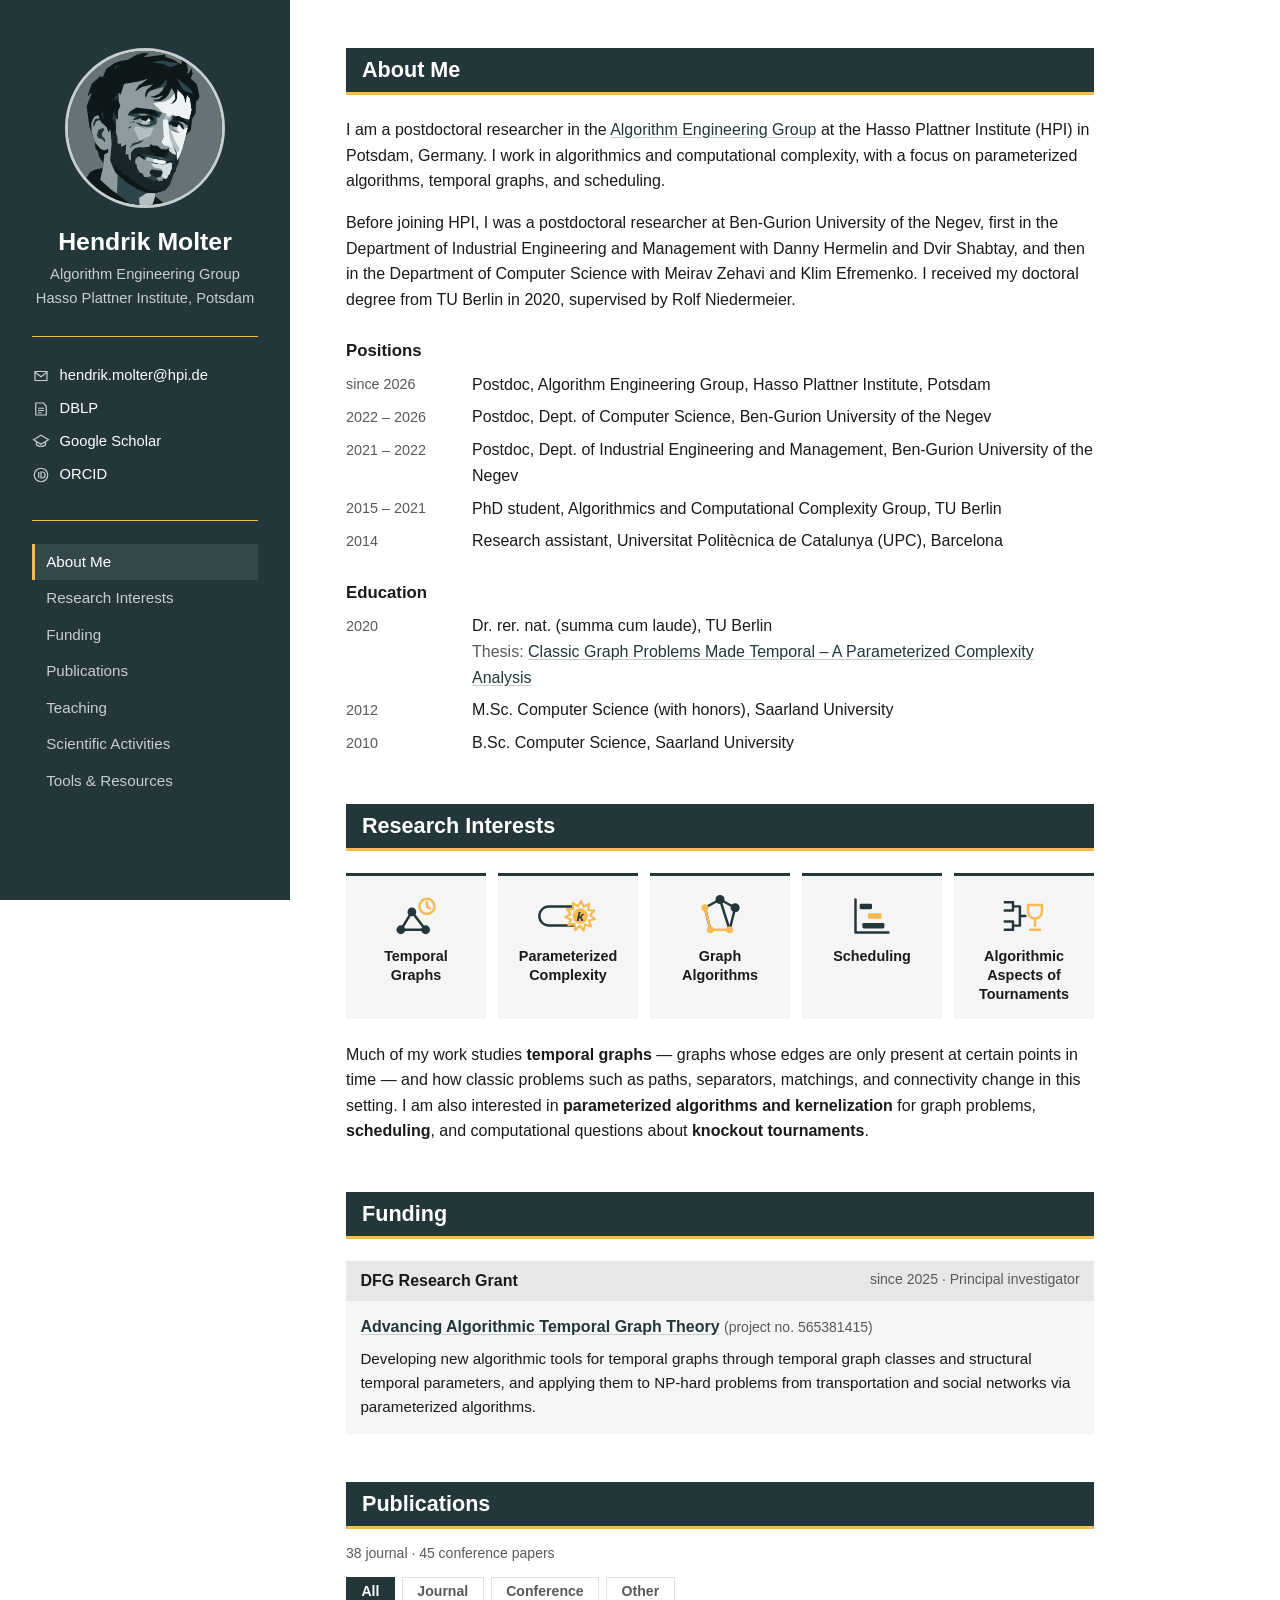
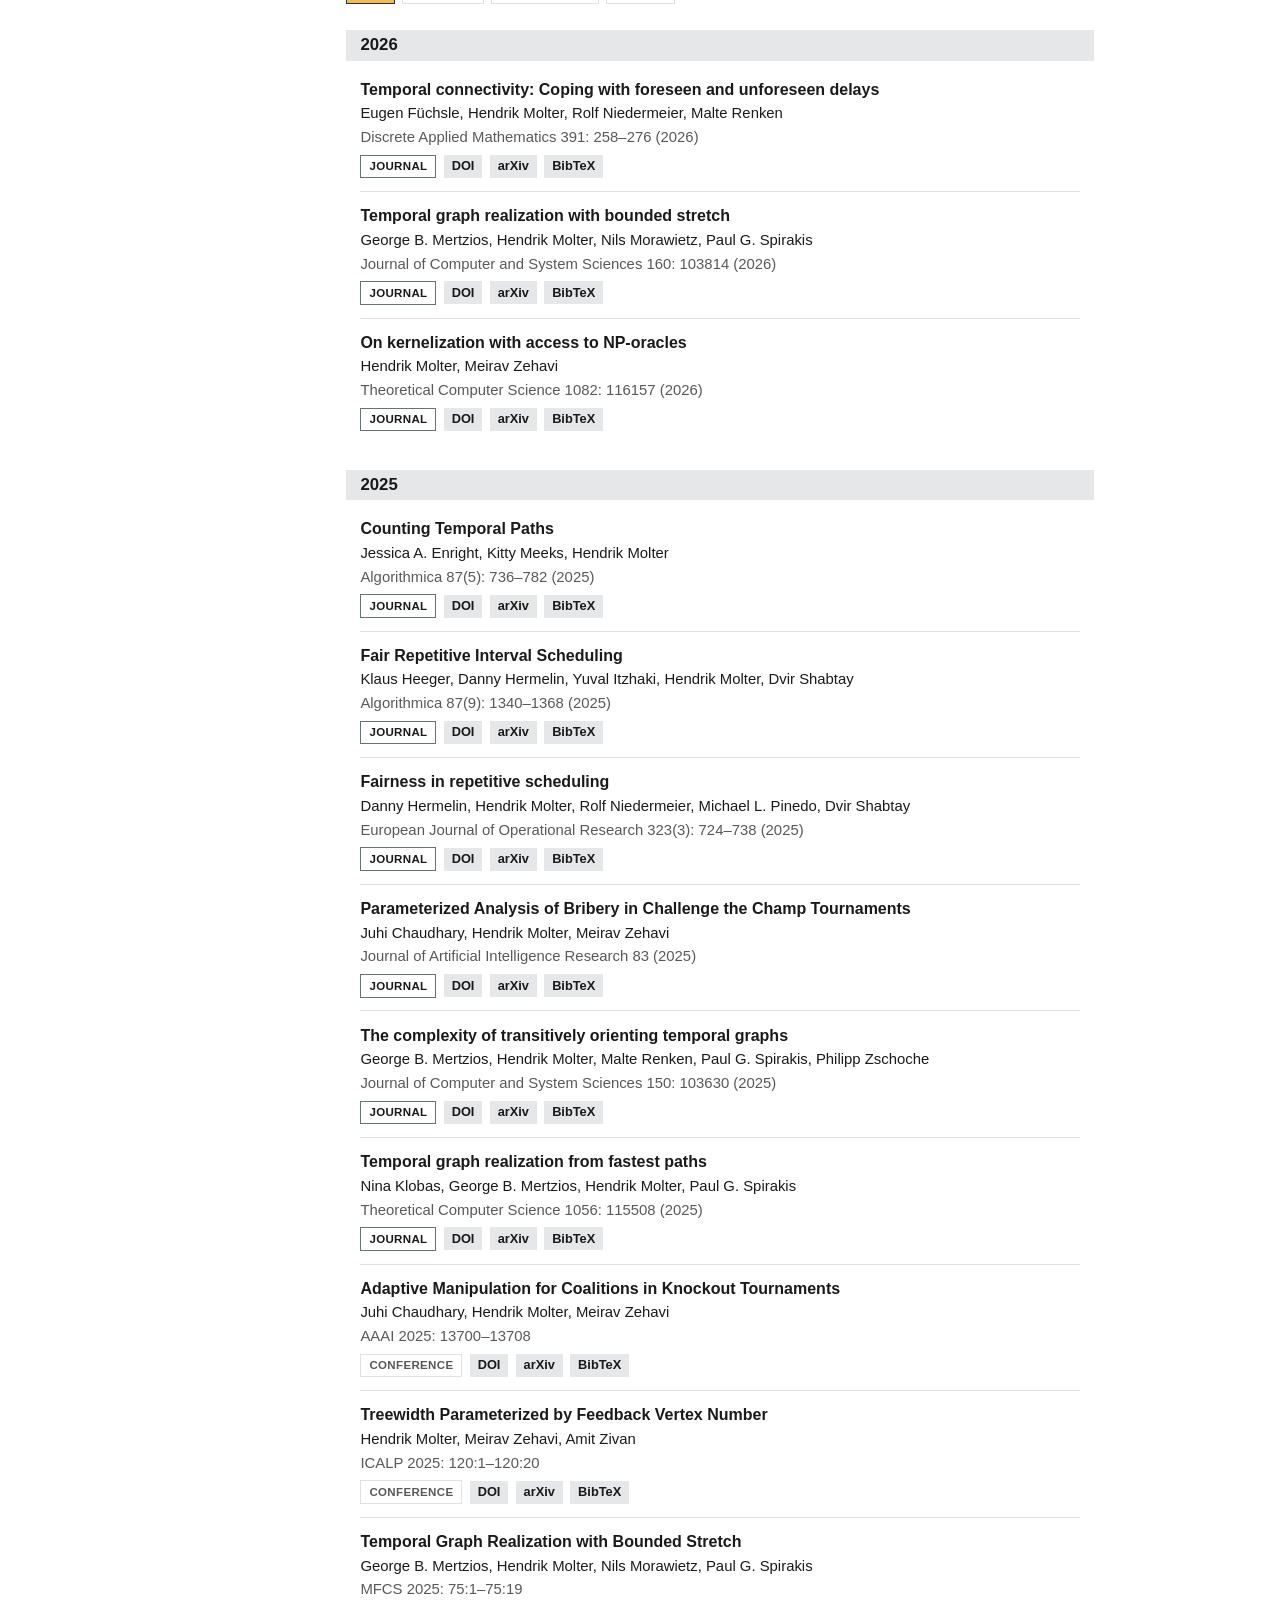
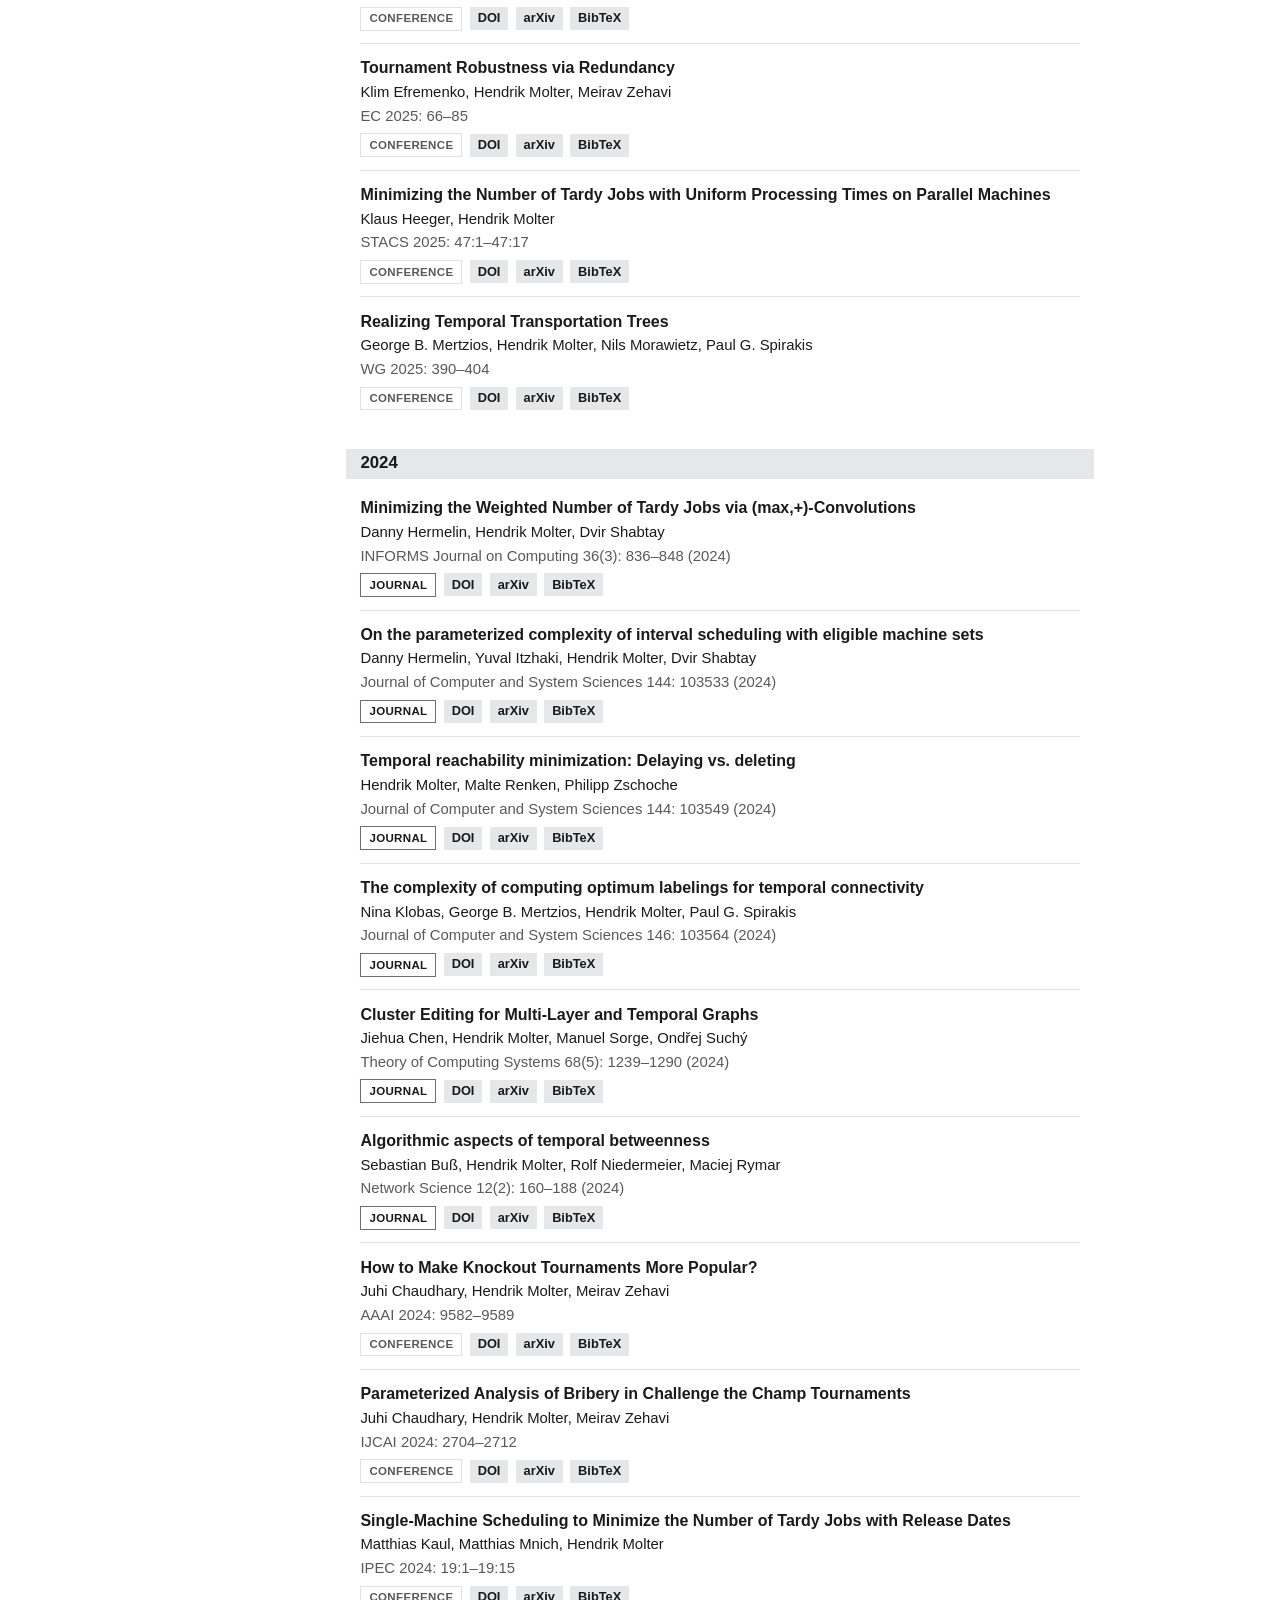
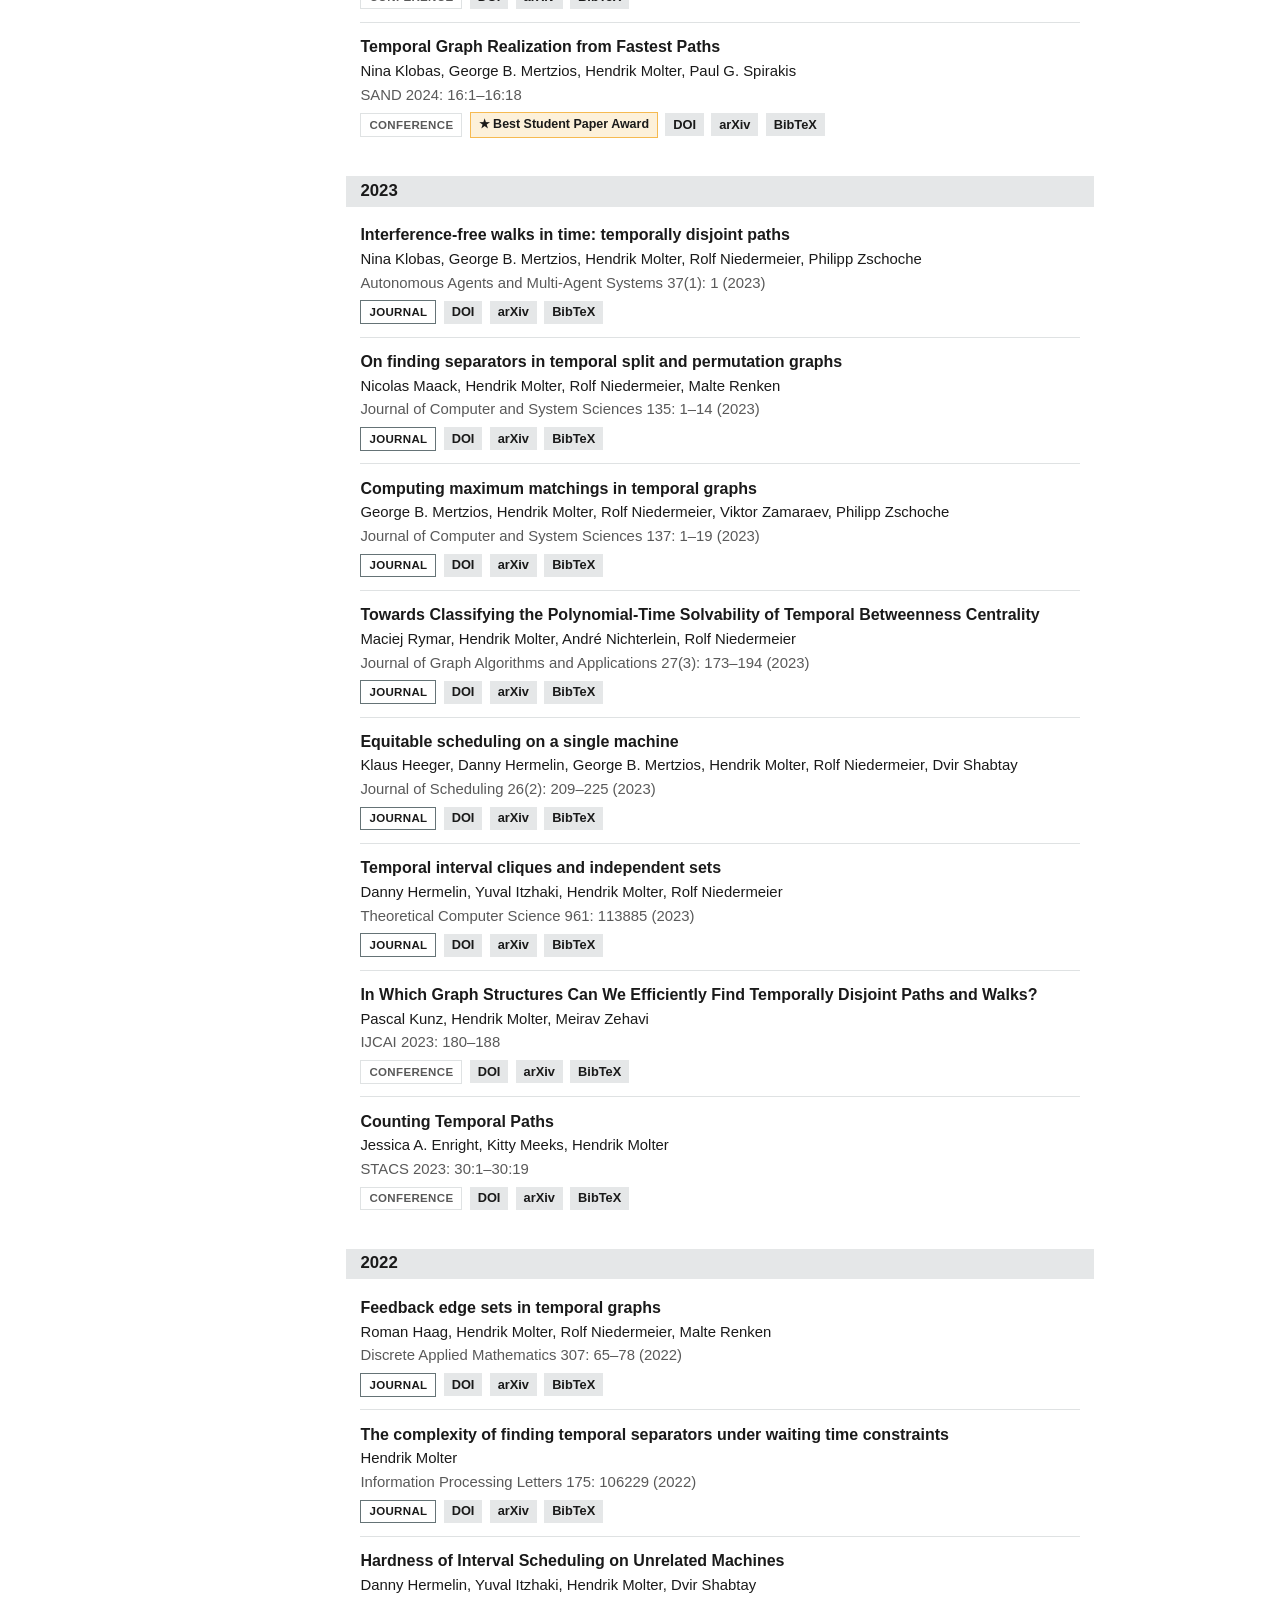
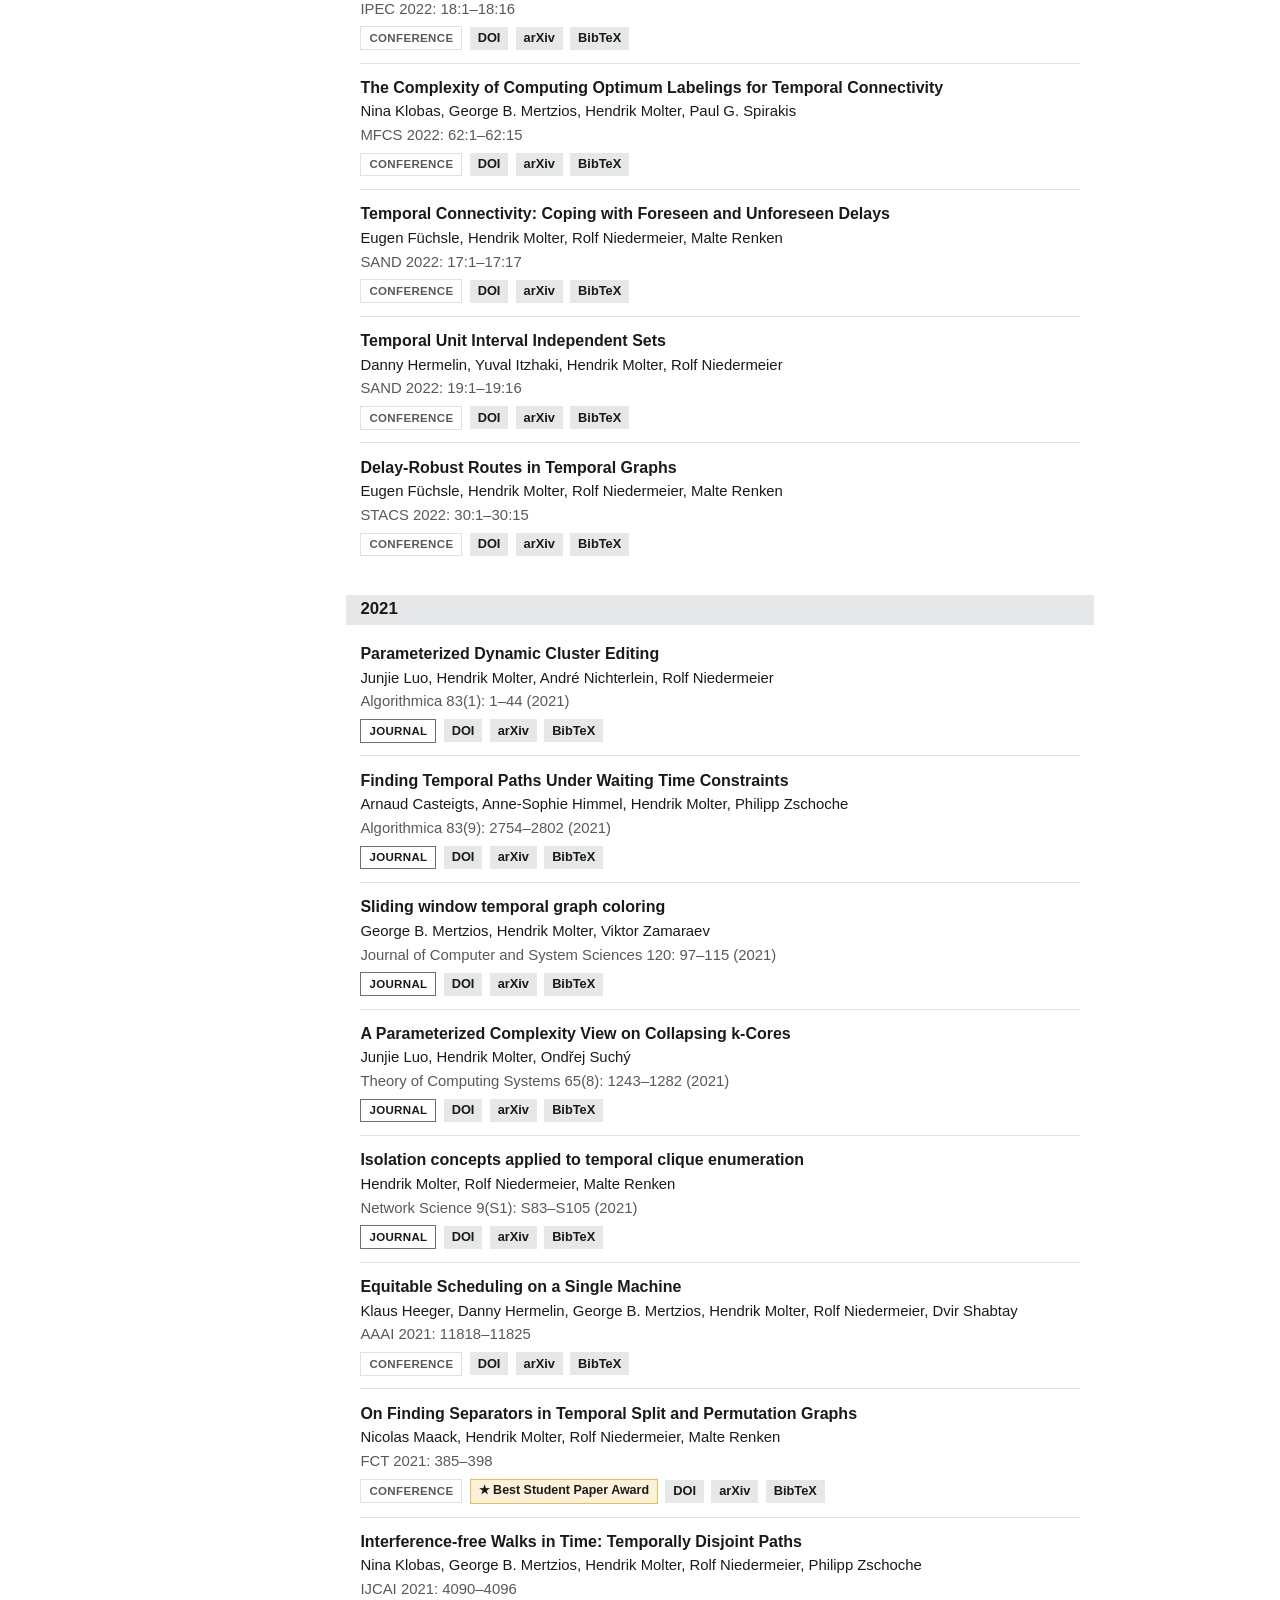
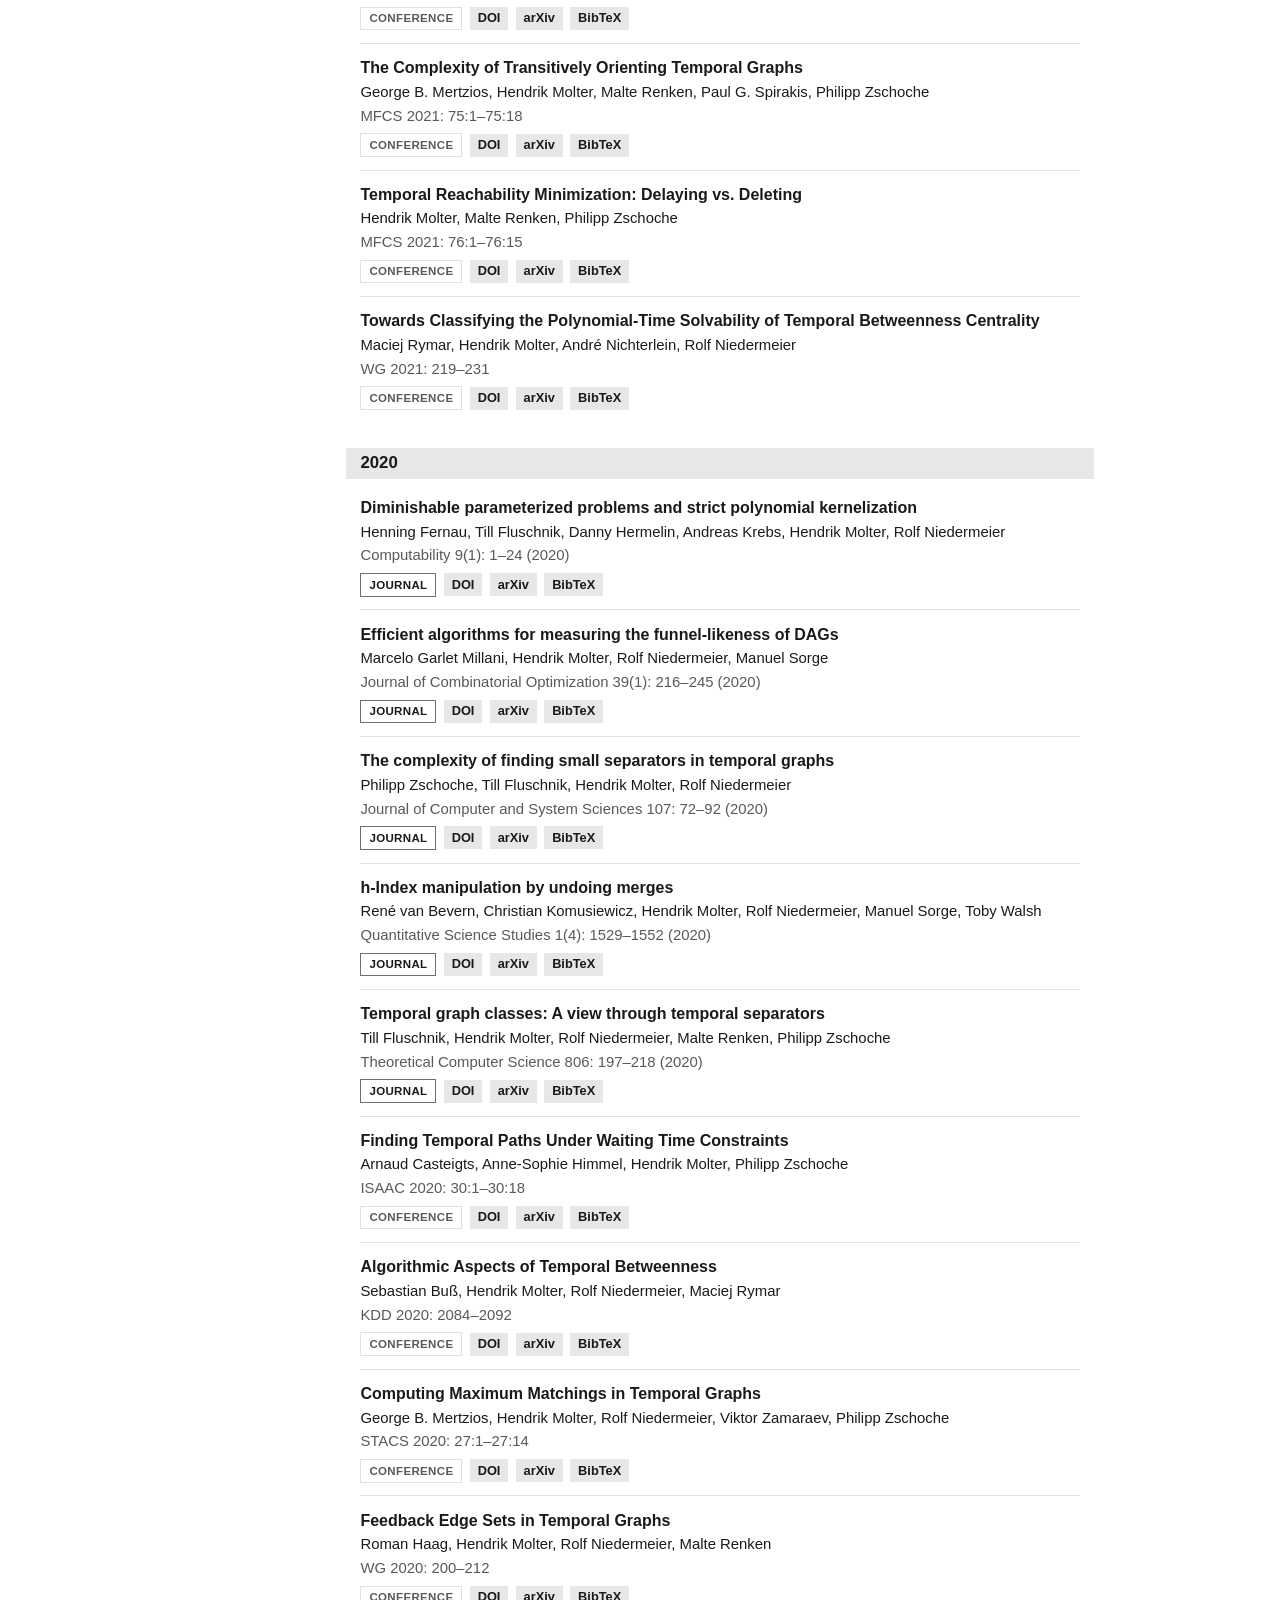
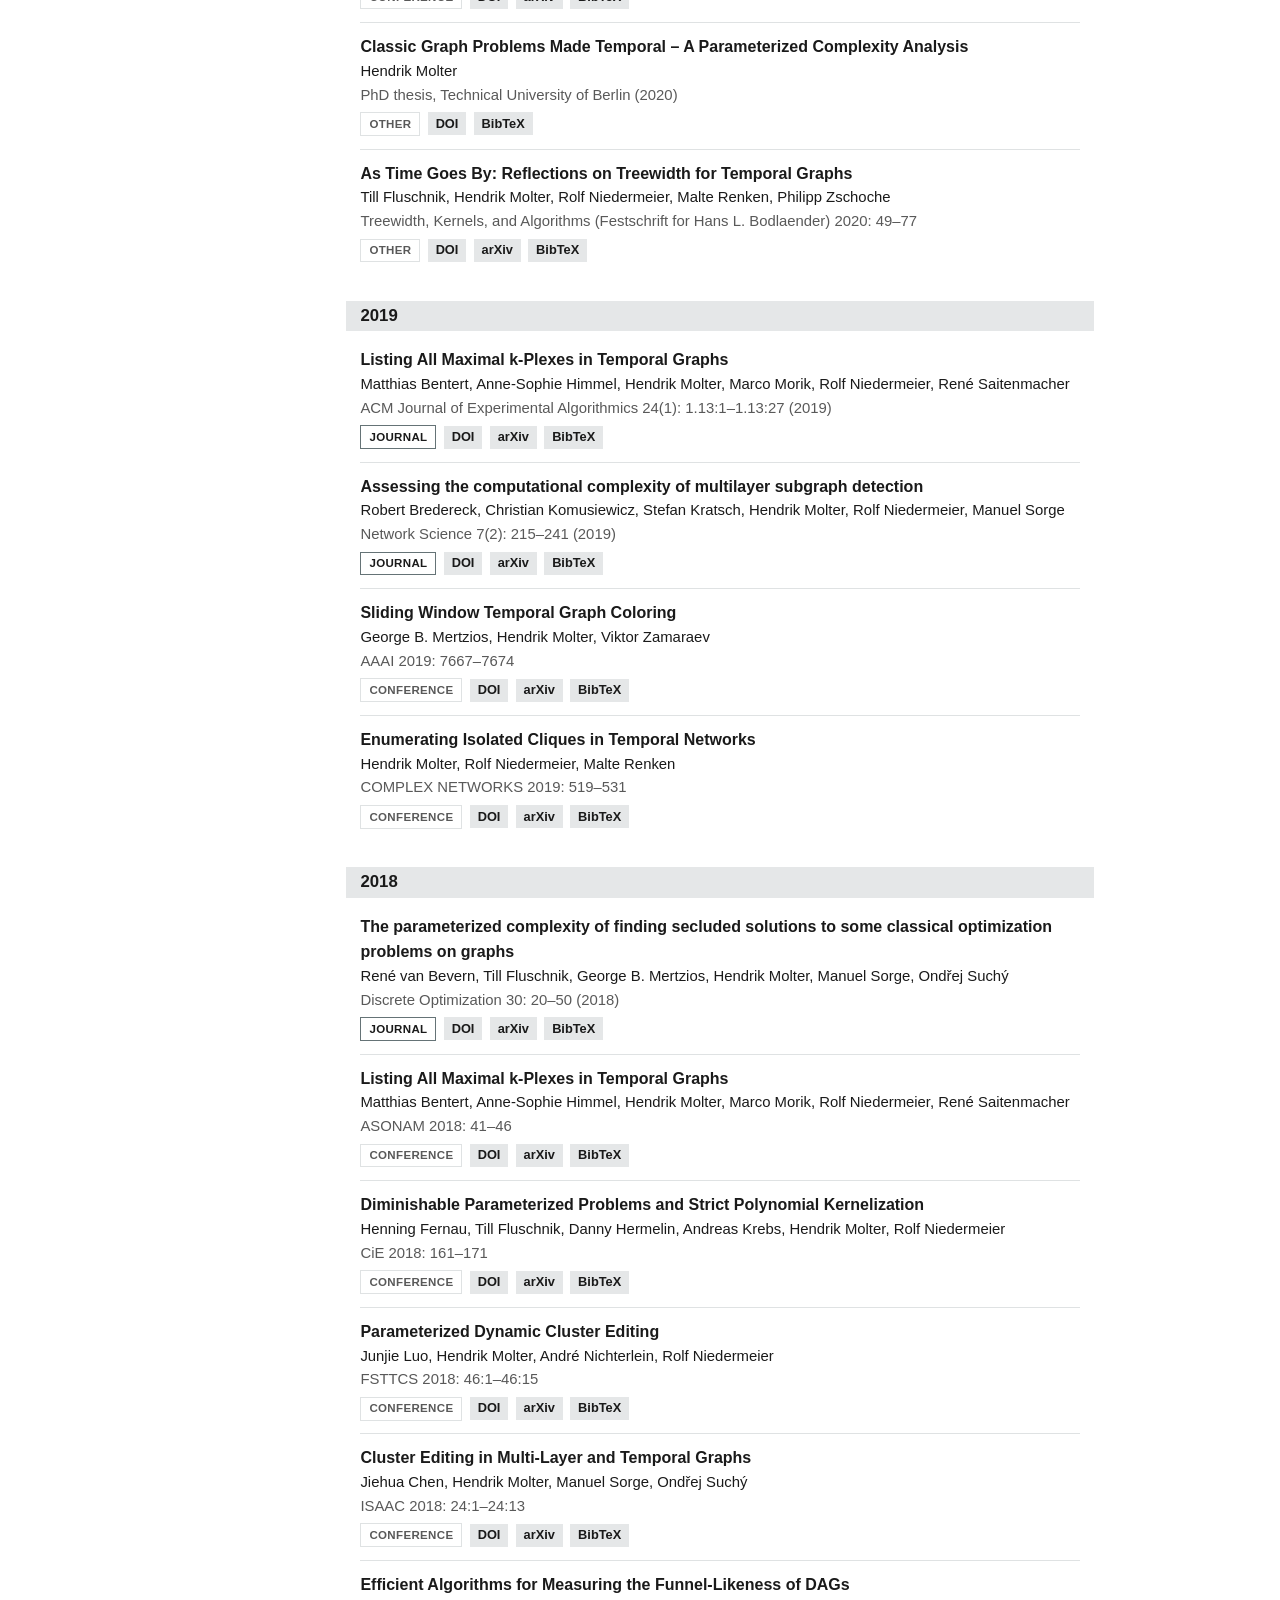
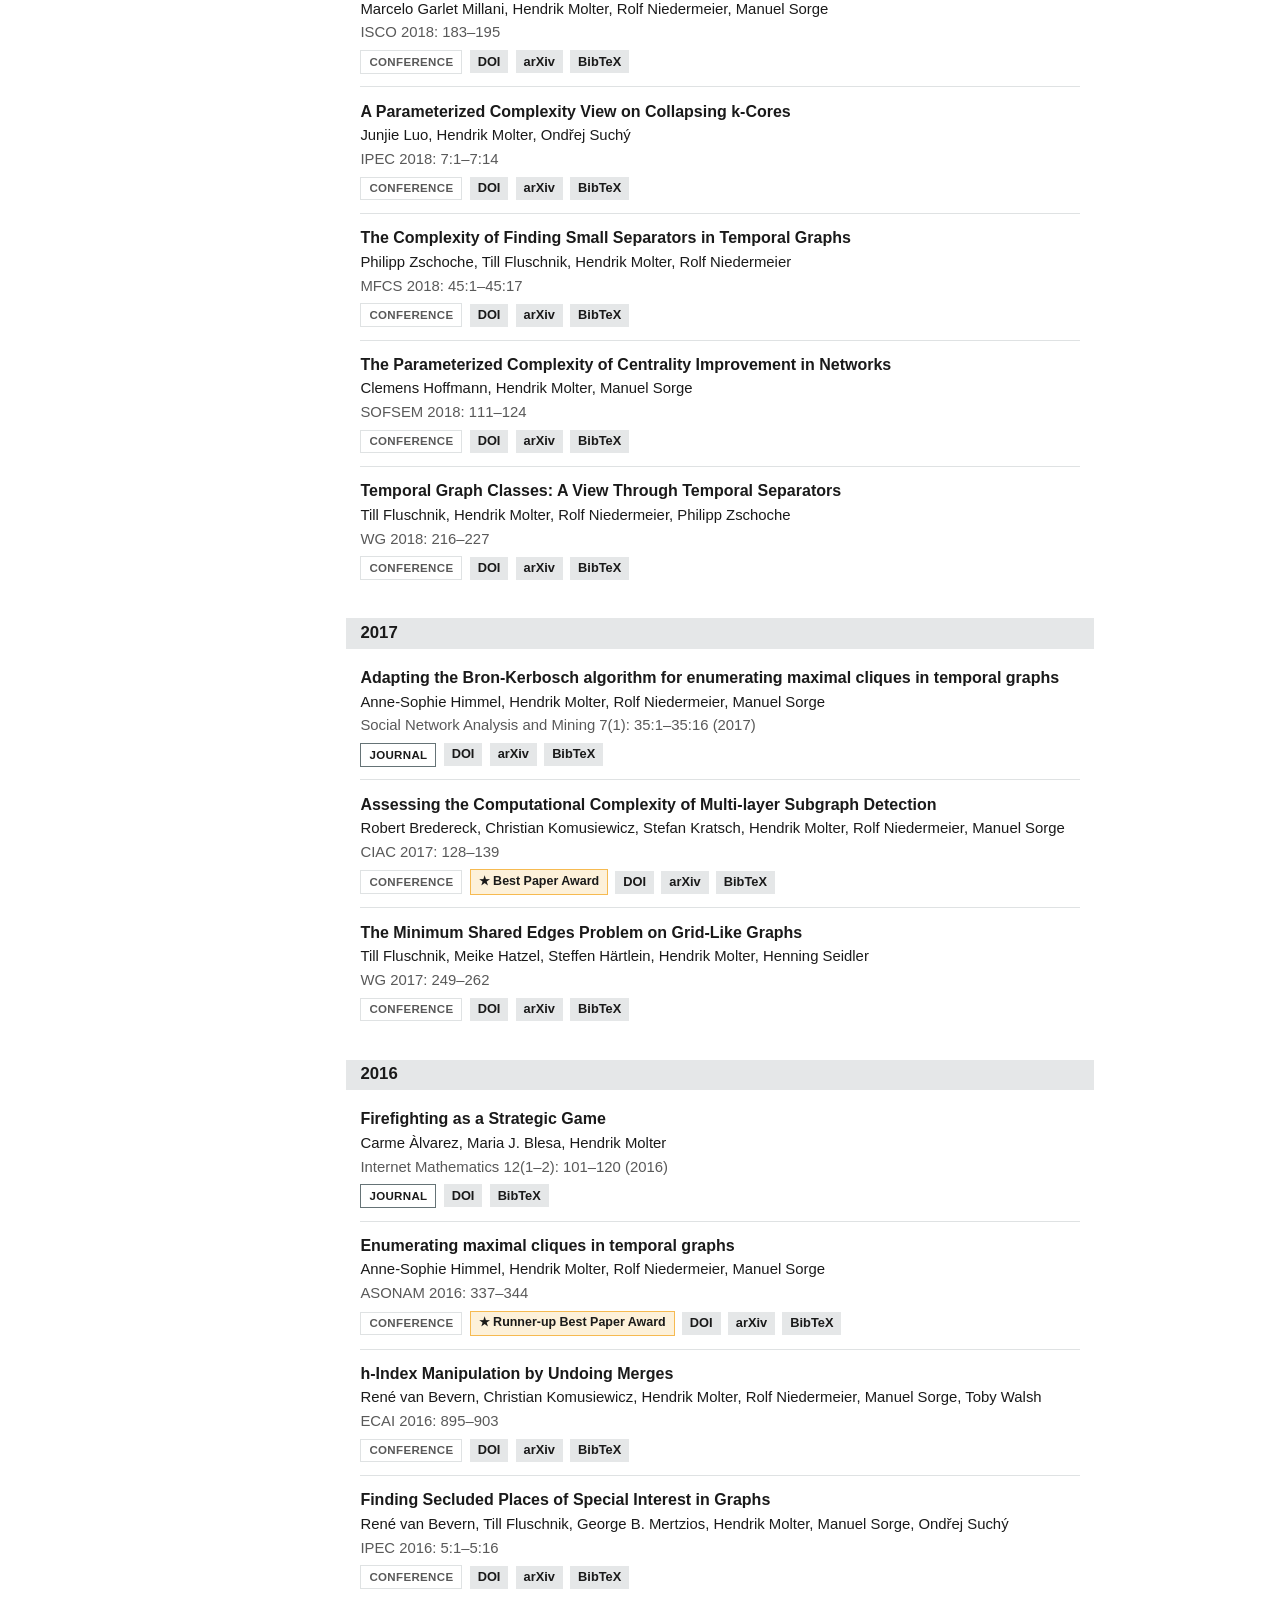
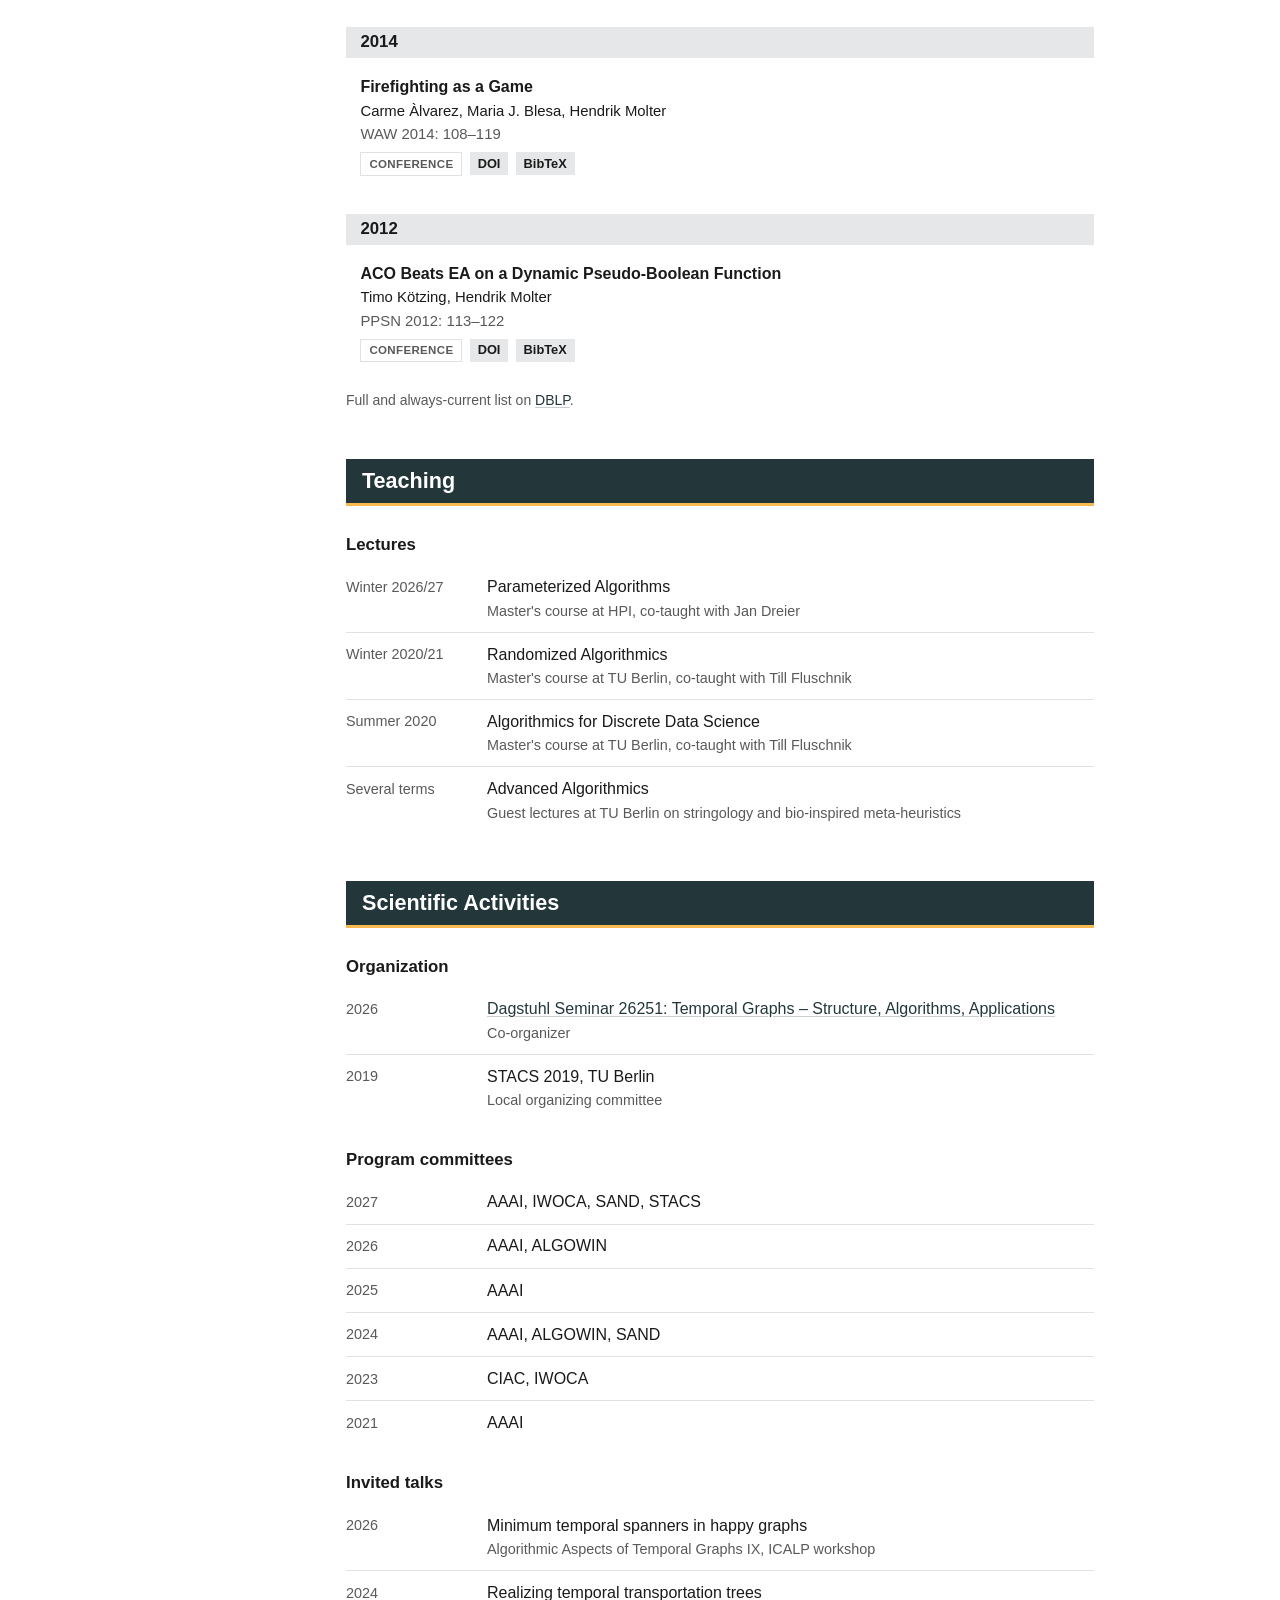
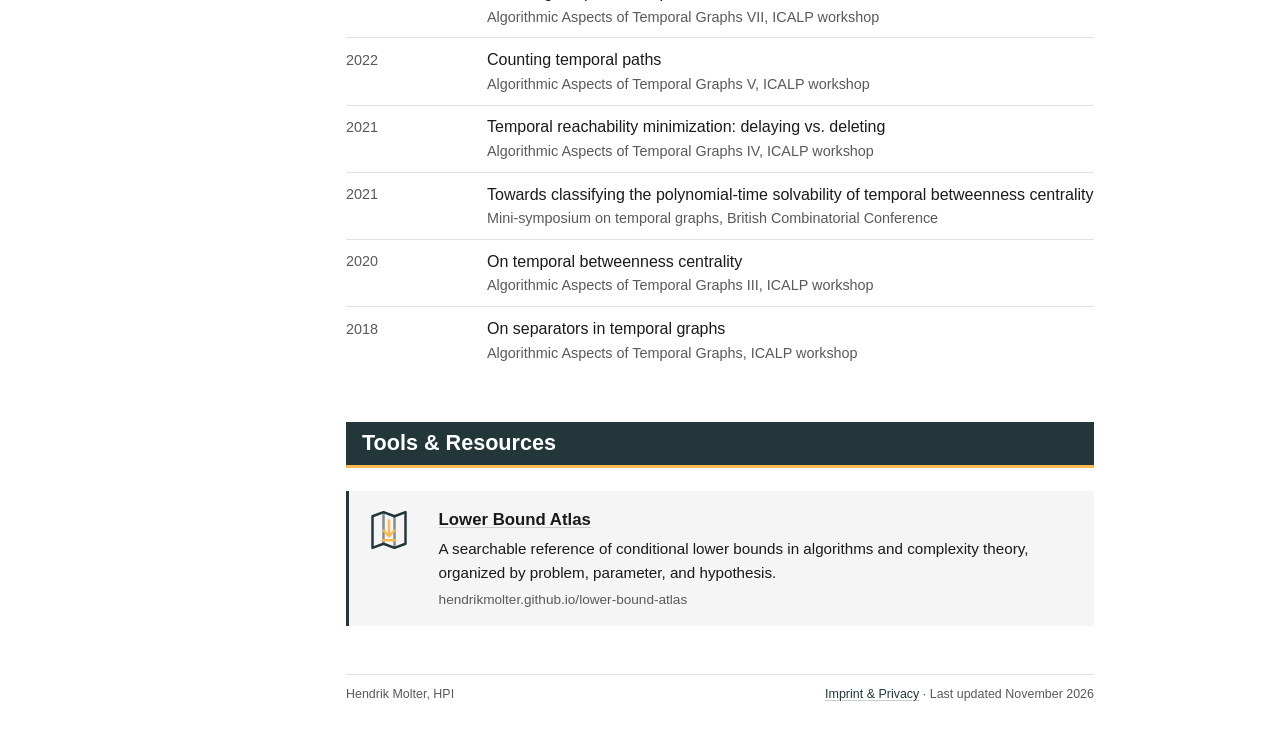
==== index.html @ 85565b80 "Update homepage (2026-11-20)" ====
<!DOCTYPE html>
<html lang="en">
<head>
  <meta charset="utf-8">
  <meta name="viewport" content="width=device-width, initial-scale=1">
  <title>Hendrik Molter</title>
  <meta name="description" content="Hendrik Molter – postdoctoral researcher in the Algorithm Engineering Group at the Hasso Plattner Institute. Parameterized complexity, temporal graphs, graph algorithms, scheduling.">
  <link rel="icon" href="favicon.svg" type="image/svg+xml">
  <link rel="icon" href="favicon-32.png" sizes="32x32" type="image/png">
  <link rel="apple-touch-icon" href="apple-touch-icon.png">
  <!-- Link preview (Slack, LinkedIn, Mastodon, ...). Update the URLs if the site moves to another address. -->
  <meta property="og:type" content="website">
  <meta property="og:title" content="Hendrik Molter">
  <meta property="og:description" content="Postdoctoral researcher in the Algorithm Engineering Group at the Hasso Plattner Institute. Parameterized complexity, temporal graphs, graph algorithms, scheduling.">
  <meta property="og:url" content="https://hendrikmolter.github.io/">
  <meta property="og:image" content="https://hendrikmolter.github.io/preview.png">
  <meta property="og:image:width" content="1200">
  <meta property="og:image:height" content="630">
  <meta property="og:image:alt" content="Hendrik Molter – Postdoctoral Researcher, Algorithm Engineering Group, Hasso Plattner Institute">
  <meta name="twitter:card" content="summary_large_image">
  <link rel="stylesheet" href="style.css">
</head>
<body>
<div class="layout">

  <!-- ============ SIDEBAR ============ -->
  <aside class="sidebar">
    <div class="profile">
      <!-- Portrait: photo.svg; on hover it fades to photo-warm.svg. Clicking jumps to "About Me". -->
      <a class="photo-link" href="#about" aria-label="About Me">
        <img class="photo" src="photo.svg" alt="Portrait of Hendrik Molter">
        <img class="photo photo-hover" src="photo-warm.svg" alt="" aria-hidden="true">
      </a>
      <h1 class="name">Hendrik Molter</h1>
      <p class="role">Algorithm Engineering Group<br>Hasso Plattner Institute, Potsdam</p>
      <div class="title-rule"></div>
    </div>

    <ul class="contact">
      <li>
        <svg viewBox="0 0 24 24" aria-hidden="true"><path d="M4 6h16v12H4z" fill="none" stroke="currentColor" stroke-width="1.6"/><path d="m4 7 8 6 8-6" fill="none" stroke="currentColor" stroke-width="1.6"/></svg>
        <a id="email" href="#" data-u="hendrik.molter" data-d="hpi.de">hendrik.molter (at) hpi.de</a>
      </li>
      <li>
        <svg viewBox="0 0 24 24" aria-hidden="true"><path d="M5 4h10l4 4v12H5z" fill="none" stroke="currentColor" stroke-width="1.6"/><path d="M8 11h8M8 14h8M8 17h5" stroke="currentColor" stroke-width="1.6"/></svg>
        <a href="https://dblp.org/pid/117/7275.html">DBLP</a>
      </li>
      <li>
        <svg viewBox="0 0 24 24" aria-hidden="true"><path d="M12 3 2 9l10 6 10-6z" fill="none" stroke="currentColor" stroke-width="1.6"/><path d="M6 11.5V16c3 2.5 9 2.5 12 0v-4.5" fill="none" stroke="currentColor" stroke-width="1.6"/></svg>
        <a href="https://scholar.google.de/citations?user=PFyfxsYAAAAJ">Google Scholar</a>
      </li>
      <li>
        <svg viewBox="0 0 24 24" aria-hidden="true"><circle cx="12" cy="12" r="9" fill="none" stroke="currentColor" stroke-width="1.6"/><path d="M9 8v8M12 8h1.5a4 4 0 0 1 0 8H12z" fill="none" stroke="currentColor" stroke-width="1.6"/></svg>
        <a href="https://orcid.org/0000-0002-4590-798X">ORCID</a>
      </li>
    </ul>

    <div class="title-rule"></div>
    <nav class="nav" aria-label="Sections">
      <a href="#about">About Me</a>
      <a href="#research">Research Interests</a>
      <a href="#funding">Funding</a>
      <a href="#publications">Publications</a>
      <a href="#teaching">Teaching</a>
      <a href="#service">Scientific Activities</a>
      <a href="#resources">Tools &amp; Resources</a>
    </nav>
  </aside>

  <!-- ============ MAIN ============ -->
  <main class="content">

    <section id="about">
      <h2>About Me</h2>
      <p>
        I am a postdoctoral researcher in the
        <a href="https://hpi.de/friedrich/people/hendrik-molter.html">Algorithm Engineering Group</a>
        at the Hasso Plattner Institute (HPI) in Potsdam, Germany.
        I work in algorithmics and computational complexity, with a focus on
        parameterized algorithms, temporal graphs, and scheduling.
      </p>
      <p>
        Before joining HPI, I was a postdoctoral researcher at Ben-Gurion University of the Negev,
        first in the Department of Industrial Engineering and Management with Danny Hermelin and Dvir Shabtay,
        and then in the Department of Computer Science with Meirav Zehavi and Klim Efremenko.
        I received my doctoral degree from TU Berlin in 2020, supervised by Rolf Niedermeier.
      </p>

      <div class="timeline">
        <h3>Positions</h3>
        <dl>
          <dt>since 2026</dt>
          <dd>Postdoc, Algorithm Engineering Group, Hasso Plattner Institute, Potsdam</dd>
          <dt>2022 – 2026</dt>
          <dd>Postdoc, Dept. of Computer Science, Ben-Gurion University of the Negev</dd>
          <dt>2021 – 2022</dt>
          <dd>Postdoc, Dept. of Industrial Engineering and Management, Ben-Gurion University of the Negev</dd>
          <dt>2015 – 2021</dt>
          <dd>PhD student, Algorithmics and Computational Complexity Group, TU Berlin</dd>
          <dt>2014</dt>
          <dd>Research assistant, Universitat Politècnica de Catalunya (UPC), Barcelona</dd>
        </dl>
        <h3>Education</h3>
        <dl>
          <dt>2020</dt>
          <dd>Dr. rer. nat. (summa cum laude), TU Berlin<br>
            <span class="muted">Thesis: <a href="https://doi.org/10.14279/depositonce-10551">Classic Graph Problems Made Temporal – A Parameterized Complexity Analysis</a></span></dd>
          <dt>2012</dt>
          <dd>M.Sc. Computer Science (with honors), Saarland University</dd>
          <dt>2010</dt>
          <dd>B.Sc. Computer Science, Saarland University</dd>
        </dl>
      </div>
    </section>

    <section id="research">
      <h2>Research Interests</h2>
      <ul class="interests">
        <li><svg viewBox="0 0 32 32" aria-hidden="true" fill="none" stroke="currentColor" stroke-width="1.8" stroke-linecap="round" stroke-linejoin="round">
            <path d="M5 26 L13 13 L23 26 Z"/>
            <circle cx="5" cy="26" r="2.3" fill="currentColor"/><circle cx="13" cy="13" r="2.3" fill="currentColor"/><circle cx="23" cy="26" r="2.3" fill="currentColor"/>
            <g class="acc"><circle cx="24" cy="9" r="5.5"/><path d="M24 6v3.2l2.2 1.4"/></g>
          </svg>Temporal Graphs</li>
        <li><svg class="wide" viewBox="0 0 44 32" aria-hidden="true" fill="none" stroke="currentColor" stroke-width="1.8" stroke-linecap="round" stroke-linejoin="round">
            <rect x="1" y="9" width="32" height="14" rx="7"/>
            <path class="acc bg-fill" stroke-width="1.6" d="M41.78,18.19 L37.37,19.36 L38.89,23.67 L34.54,22.27 L33.49,26.71 L30.59,23.19 L27.30,26.36 L26.77,21.82 L22.29,22.72 L24.29,18.61 L20.04,16.94 L23.94,14.57 L21.27,10.87 L25.84,10.98 L25.59,6.42 L29.37,8.99 L31.63,5.02 L33.42,9.22 L37.47,7.10 L36.70,11.60 L41.25,12.01 L38.17,15.38Z"/>
            <circle class="acc-fill" cx="31" cy="16" r="5.6"/>
            <text class="k" x="31" y="19.6" text-anchor="middle">k</text>
          </svg>Parameterized Complexity</li>
        <li><svg viewBox="0 0 32 32" aria-hidden="true" fill="none" stroke="currentColor" stroke-width="1.8" stroke-linecap="round" stroke-linejoin="round">
            <path d="M5 10 L16 4 L27 10 M16 4 L23 26 M5 10 L9 26 M27 10 L23 26"/>
            <path class="acc" d="M5 10 L9 26 L23 26"/>
            <circle cx="16" cy="4" r="2.4" fill="currentColor"/><circle cx="27" cy="10" r="2.4" fill="currentColor"/>
            <circle class="acc-fill" cx="5" cy="10" r="2.6"/><circle class="acc-fill" cx="9" cy="26" r="2.6"/><circle class="acc-fill" cx="23" cy="26" r="2.6"/>
          </svg>Graph Algorithms</li>
        <li><svg viewBox="0 0 32 32" aria-hidden="true" fill="none" stroke="currentColor" stroke-width="1.8" stroke-linecap="round" stroke-linejoin="round">
            <path d="M4 4v24h24"/>
            <rect x="7" y="7" width="9" height="4" rx="1" fill="currentColor" stroke="none"/>
            <rect class="acc-fill" x="13" y="14" width="10" height="4" rx="1" stroke="none"/>
            <rect x="9" y="21" width="16" height="4" rx="1" fill="currentColor" stroke="none"/>
          </svg>Scheduling</li>
        <li><svg viewBox="0 0 32 32" aria-hidden="true" fill="none" stroke="currentColor" stroke-width="1.8" stroke-linecap="round" stroke-linejoin="round">
            <path d="M2 6h6v6H2 M2 20h6v6H2 M8 9h5v14H8 M13 16h4"/>
            <g class="acc"><path d="M19 8h10v5a5 5 0 0 1-10 0z"/><path d="M24 18v5 M20.5 26h7"/></g>
          </svg>Algorithmic Aspects of Tournaments</li>
      </ul>
      <p>
        Much of my work studies <strong>temporal graphs</strong> — graphs whose edges are only present at certain
        points in time — and how classic problems such as paths, separators, matchings, and connectivity change
        in this setting. I am also interested in <strong>parameterized algorithms and kernelization</strong> for
        graph problems, <strong>scheduling</strong>, and computational questions about <strong>knockout tournaments</strong>.
      </p>
    </section>

    <section id="funding">
      <h2>Funding</h2>
      <div class="block">
        <div class="block-title">DFG Research Grant <span class="block-meta">since 2025 · Principal investigator</span></div>
        <div class="block-body">
          <a href="https://gepris.dfg.de/project/565381415/"><strong>Advancing Algorithmic Temporal Graph Theory</strong></a>
          <span class="muted small">(project no. 565381415)</span>
          <p class="desc">Developing new algorithmic tools for temporal graphs through temporal graph classes and structural temporal parameters, and applying them to NP-hard problems from transportation and social networks via parameterized algorithms.</p>
        </div>
      </div>
    </section>

    <section id="publications">
      <h2>Publications</h2>
      <p class="muted small" id="pub-stats"></p>
      <div class="filters" role="tablist" aria-label="Filter publications">
        <button class="chip active" data-filter="all">All</button>
        <button class="chip" data-filter="j">Journal</button>
        <button class="chip" data-filter="c">Conference</button>
        <button class="chip" data-filter="o">Other</button>
      </div>
      <div id="pub-list"></div>
      <p class="muted small">Full and always-current list on <a href="https://dblp.org/pid/117/7275.html">DBLP</a>.</p>
    </section>

    <section id="teaching">
      <h2>Teaching</h2>

      <h3>Lectures</h3>
      <ul class="entries">
        <li><span class="when">Winter 2026/27</span><div>Parameterized Algorithms
          <div class="sub">Master's course at HPI, co-taught with Jan Dreier</div></div></li>
        <li><span class="when">Winter 2020/21</span><div>Randomized Algorithmics
          <div class="sub">Master's course at TU Berlin, co-taught with Till Fluschnik</div></div></li>
        <li><span class="when">Summer 2020</span><div>Algorithmics for Discrete Data Science
          <div class="sub">Master's course at TU Berlin, co-taught with Till Fluschnik</div></div></li>
        <li><span class="when">Several terms</span><div>Advanced Algorithmics
          <div class="sub">Guest lectures at TU Berlin on stringology and bio-inspired meta-heuristics</div></div></li>
      </ul>

    </section>

    <section id="service">
      <h2>Scientific Activities</h2>

      <h3>Organization</h3>
      <ul class="entries">
        <li><span class="when">2026</span>
          <div><a href="https://www.dagstuhl.de/en/seminars/seminar-calendar/seminar-details/26251">Dagstuhl Seminar 26251: Temporal Graphs – Structure, Algorithms, Applications</a>
          <div class="sub">Co-organizer</div></div></li>
        <li><span class="when">2019</span>
          <div>STACS 2019, TU Berlin
          <div class="sub">Local organizing committee</div></div></li>
      </ul>

      <h3>Program committees</h3>
      <ul class="entries">
        <li><span class="when">2027</span><div>AAAI, IWOCA, SAND, STACS</div></li>
        <li><span class="when">2026</span><div>AAAI, ALGOWIN</div></li>
        <li><span class="when">2025</span><div>AAAI</div></li>
        <li><span class="when">2024</span><div>AAAI, ALGOWIN, SAND</div></li>
        <li><span class="when">2023</span><div>CIAC, IWOCA</div></li>
        <li><span class="when">2021</span><div>AAAI</div></li>
      </ul>

      <h3>Invited talks</h3>
      <ul class="entries">
        <li><span class="when">2026</span><div>Minimum temporal spanners in happy graphs
          <div class="sub">Algorithmic Aspects of Temporal Graphs IX, ICALP workshop</div></div></li>
        <li><span class="when">2024</span><div>Realizing temporal transportation trees
          <div class="sub">Algorithmic Aspects of Temporal Graphs VII, ICALP workshop</div></div></li>
        <li><span class="when">2022</span><div>Counting temporal paths
          <div class="sub">Algorithmic Aspects of Temporal Graphs V, ICALP workshop</div></div></li>
        <li><span class="when">2021</span><div>Temporal reachability minimization: delaying vs. deleting
          <div class="sub">Algorithmic Aspects of Temporal Graphs IV, ICALP workshop</div></div></li>
        <li><span class="when">2021</span><div>Towards classifying the polynomial-time solvability of temporal betweenness centrality
          <div class="sub">Mini-symposium on temporal graphs, British Combinatorial Conference</div></div></li>
        <li><span class="when">2020</span><div>On temporal betweenness centrality
          <div class="sub">Algorithmic Aspects of Temporal Graphs III, ICALP workshop</div></div></li>
        <li><span class="when">2018</span><div>On separators in temporal graphs
          <div class="sub">Algorithmic Aspects of Temporal Graphs, ICALP workshop</div></div></li>
      </ul>
    </section>

    <section id="resources">
      <h2>Tools &amp; Resources</h2>
      <ul class="projects">
        <li>
          <a class="project" href="https://hendrikmolter.github.io/lower-bound-atlas/">
            <svg viewBox="0 0 32 32" aria-hidden="true" fill="none" stroke="currentColor" stroke-width="1.8" stroke-linecap="round" stroke-linejoin="round">
              <path d="M4 6 L12 3 L20 6 L28 3 V26 L20 29 L12 26 L4 29 Z"/>
              <path d="M12 3 V26 M20 6 V29" opacity=".55"/>
              <g class="acc"><path d="M16 9 V20"/><path d="M12 16.5 L16 20.5 L20 16.5"/><path d="M11.5 23.5 H20.5"/></g>
            </svg>
            <span class="project-text">
              <span class="project-name">Lower Bound Atlas</span>
              <span class="project-desc">A searchable reference of conditional lower bounds in algorithms and complexity theory, organized by problem, parameter, and hypothesis.</span>
              <span class="project-meta">hendrikmolter.github.io/lower-bound-atlas</span>
            </span>
          </a>
        </li>
      </ul>
    </section>

    <footer class="frame-footer">
      <span>Hendrik Molter, HPI</span>
      <span><a href="imprint.html">Imprint &amp; Privacy</a> · Last updated November 2026</span>
    </footer>
  </main>
</div>

<script src="publications.js"></script>
<script src="venues.js"></script>
<script src="main.js"></script>
</body>
</html>
---- style.css ----
/* ==========================================================
   Colour scheme taken from the research-talk slides
   (Beamer metropolis, "refined slate bar"):
   slate #23373B for bars, neutral greys, no hue in the frame.
   ========================================================== */
:root {
  --slate: #23373b;           /* frame-title bar, sidebar          */
  --slate-70: #657376;        /* progress-bar track (slate!70)     */
  --slate-25: #c8cdce;        /* progress-bar fill (white!75!slate)*/
  --slate-12: #e5e7e8;        /* block titles (slate!12)           */
  --block: #f5f5f5;           /* block bodies (black!4)            */
  --bg: #ffffff;
  --text: #1a1a1a;            /* black!90                          */
  --muted: #595959;           /* black!65 (footer, dates)          */
  --line: #dfe2e3;
  --link: #23373b;
  --on-slate: #ffffff;
  --on-slate-muted: #c8cdce;
  --amber: #f6ba51;           /* award badge (slide result colour) */
  --amber-soft: #fdf1da;      /* light tint of the amber */
  --sans: "Helvetica Neue", Helvetica, Arial, "Liberation Sans", sans-serif;
}
@media (prefers-color-scheme: dark) {
  :root {
    --bg: #14191a;
    --text: #e8eaea;
    --muted: #a3acae;
    --line: #2c3739;
    --block: #1c2426;
    --slate-12: #2a383b;
    --link: #c8cdce;
    --amber-soft: #3a3020;
  }
}

/* ---------- Base ---------- */
* { box-sizing: border-box; }
html { scroll-behavior: smooth; }
body {
  margin: 0;
  background: var(--bg);
  color: var(--text);
  font: 16px/1.6 var(--sans);
  -webkit-font-smoothing: antialiased;
}
a { color: var(--link); text-decoration: underline; text-decoration-color: var(--slate-25); text-underline-offset: 2px; }
a:hover { text-decoration-color: var(--amber); text-decoration-thickness: 2px; }
h1, h2, h3 { font-family: var(--sans); font-weight: 700; line-height: 1.25; }
h3 { font-size: 1.05rem; margin: 1.8rem 0 .6rem; }
.muted { color: var(--muted); }
.small { font-size: .875rem; }

/* ---------- Layout ---------- */
.layout {
  display: grid;
  grid-template-columns: 290px minmax(0, 1fr);
  min-height: 100vh;
}
.sidebar {
  position: sticky; top: 0; align-self: start;
  height: 100vh;
  overflow-y: auto;
  background: var(--slate);
  color: var(--on-slate);
  padding: 3rem 2rem 2rem;
}
.content {
  max-width: 860px;
  padding: 3rem 3.5rem 2rem;
}
section { margin-bottom: 3rem; scroll-margin-top: 1rem; }

/* ---------- Section titles = slide frame titles ---------- */
section > h2 {
  display: flex; justify-content: space-between; align-items: baseline;
  margin: 0;
  background: var(--slate); color: var(--on-slate);
  font-size: 1.35rem;
  padding: .55rem 1rem .5rem;
  border-bottom: 3px solid var(--amber);
  margin-bottom: 1.4rem;
}

/* ---------- Sidebar ---------- */
.profile { text-align: center; }
.photo {
  width: 160px; height: 160px;
  border-radius: 50%;
  object-fit: cover;
  display: block; margin: 0 auto 1.2rem;
  border: 3px solid var(--slate-25);
}
.photo-link {
  position: relative; display: block;
  width: 160px; height: 160px; margin: 0 auto 1.2rem;
  border-radius: 50%;
}
.photo-link .photo { margin: 0; }
.photo-hover {
  position: absolute; inset: 0;
  opacity: 0; transition: opacity .35s ease;
}
.photo-link:hover .photo-hover,
.photo-link:focus-visible .photo-hover { opacity: 1; }
.photo-link .photo { transition: border-color .35s ease; }
.photo-link:hover .photo, .photo-link:focus-visible .photo { border-color: var(--amber); }
::selection { background: var(--amber-soft); }
.name { font-size: 1.55rem; margin: 0 0 .3rem; }
.role { color: var(--on-slate-muted); font-size: .92rem; margin: 0 0 1.6rem; }
.title-rule { width: 100%; height: 0; border-top: 1px solid var(--amber); margin: 0 0 1.4rem; }
.contact { list-style: none; padding: 0; margin: 0 0 1.8rem; font-size: .92rem; }
.contact li { display: flex; align-items: center; gap: .6rem; padding: .3rem 0; }
.contact svg { width: 18px; height: 18px; flex: none; color: var(--on-slate-muted); }
.sidebar a { color: var(--on-slate); text-decoration: none; }
.sidebar a:hover { text-decoration: underline; }
.nav { display: flex; flex-direction: column; }
.nav a {
  color: var(--on-slate-muted); padding: .38rem .7rem; font-size: .95rem;
  border-left: 3px solid transparent;
}
.nav a:hover { color: var(--on-slate); background: rgba(255,255,255,.06); text-decoration: none; }
.nav a.current { color: var(--on-slate); border-left-color: var(--amber); background: rgba(255,255,255,.08); }

/* ---------- Blocks (as on the slides) ---------- */
.block { margin: 0 0 1rem; }
.block-title {
  background: var(--slate-12); color: var(--text);
  font-weight: 700; padding: .45rem .9rem;
  display: flex; justify-content: space-between; flex-wrap: wrap; gap: .3rem 1rem;
}
.block-meta { font-weight: 400; font-size: .88rem; color: var(--muted); }
.block-body { background: var(--block); padding: .8rem .9rem .9rem; }
.desc { margin: .45rem 0 0; font-size: .95rem; }

/* ---------- About ---------- */
.timeline dl { display: grid; grid-template-columns: 110px 1fr; gap: .45rem 1rem; margin: 0; }
.timeline dt { color: var(--muted); font-size: .9rem; font-variant-numeric: tabular-nums; padding-top: .1rem; }
.timeline dd { margin: 0; }

/* ---------- Research ---------- */
.interests {
  list-style: none; padding: 0; margin: 0 0 1.4rem;
  display: grid; grid-template-columns: repeat(auto-fit, minmax(140px, 1fr)); gap: .75rem;
}
.interests li {
  display: flex; flex-direction: column; align-items: center; justify-content: flex-start;
  gap: .6rem; text-align: center;
  background: var(--block); border-top: 3px solid var(--slate);
  padding: 1.1rem .7rem 1rem;
  font-weight: 600; font-size: .9rem; line-height: 1.3;
}
.interests svg { width: 44px; height: 44px; color: var(--slate); }
.interests .acc { stroke: var(--amber); }
.interests .acc-fill { fill: var(--amber); stroke: none; }
.interests svg.wide { width: 60px; }
.interests .bg-fill { fill: var(--block); }
.interests text.k { fill: #23373b; stroke: none; font: italic 700 10px var(--sans); }
@media (prefers-color-scheme: dark) {
  .interests svg { color: var(--slate-25); }
  .interests li { border-top-color: var(--slate-70); }
}

/* ---------- Publications ---------- */
#pub-stats { margin: -.6rem 0 .8rem; }
.filters { display: flex; flex-wrap: wrap; gap: .45rem; margin-bottom: 1.2rem; }
.chip {
  font: 600 .88rem var(--sans);
  background: transparent; color: var(--muted);
  border: 1px solid var(--line);
  padding: .3rem .9rem; cursor: pointer;
}
.chip:hover { border-color: var(--slate-70); color: var(--text); }
.chip.active { background: var(--slate); border-color: var(--slate); color: #fff; box-shadow: inset 0 -3px 0 var(--amber); }
.year {
  font-size: 1.05rem; color: var(--text);
  background: var(--slate-12); padding: .3rem .9rem;
  margin: 1.6rem 0 .3rem;
}
.pubs { list-style: none; padding: 0 .9rem; margin: 0; }
.pub { padding: .7rem 0 .8rem; border-top: 1px solid var(--line); }
.pub:first-child { border-top: 0; }
.pub-title { font-weight: 700; }
.pub-title a { color: var(--text); text-decoration: none; }
.pub-title a:hover { text-decoration: underline; text-decoration-color: var(--amber); text-decoration-thickness: 2px; }
.pub-authors { font-size: .93rem; }
.pub-authors .me { font-weight: inherit; }
.pub-venue { font-size: .93rem; color: var(--muted); }
.pub-meta { display: flex; flex-wrap: wrap; align-items: center; gap: .45rem; margin-top: .3rem; }
.badge {
  font-size: .72rem; font-weight: 700; letter-spacing: .03em; text-transform: uppercase;
  padding: .1rem .5rem; border: 1px solid var(--line); color: var(--muted);
}
.badge.j { color: var(--text); border-color: var(--slate-70); }
.award {
  background: var(--amber-soft); color: var(--text); border: 1px solid var(--amber);
  text-transform: none; letter-spacing: 0; font-size: .78rem;
}
.link {
  font-size: .8rem; font-weight: 600; text-decoration: none;
  padding: .08rem .5rem; background: var(--slate-12); color: var(--text);
}
.link:hover { background: var(--slate); color: #fff; }

/* ---------- Lists ---------- */
.entries { list-style: none; padding: 0; margin: 0; }
.entries li {
  display: grid; grid-template-columns: 125px 1fr; gap: 1rem;
  padding: .55rem 0; border-top: 1px solid var(--line);
}
.entries li:first-child { border-top: 0; }
.when { color: var(--muted); font-size: .9rem; font-variant-numeric: tabular-nums; padding-top: .1rem; }
.entries .when { white-space: nowrap; }
.entries .sub { color: var(--muted); font-size: .9rem; }

/* ---------- Tools & Resources ---------- */
.projects { list-style: none; padding: 0; margin: 0; display: grid; gap: .75rem; }
.project {
  display: grid; grid-template-columns: 56px 1fr; gap: 1rem; align-items: start;
  background: var(--block); border-left: 3px solid var(--slate);
  padding: 1rem 1.1rem; color: var(--text); text-decoration: none;
}
.project svg { width: 44px; height: 44px; color: var(--slate); margin-top: .1rem; }
.project .acc { stroke: var(--amber); }
.project-text { display: flex; flex-direction: column; gap: .2rem; }
.project-name { font-weight: 700; font-size: 1.05rem; text-decoration: underline; text-decoration-color: var(--slate-25); text-underline-offset: 2px; }
.project-desc { font-size: .95rem; }
.project-meta { font-size: .85rem; color: var(--muted); }
.project:hover { text-decoration: none; border-left-color: var(--amber); }
.project:hover .project-name { text-decoration-color: var(--amber); text-decoration-thickness: 2px; }
@media (prefers-color-scheme: dark) {
  .project svg { color: var(--slate-25); }
  .project { border-left-color: var(--slate-70); }
}

/* ---------- Footer = slide footer ---------- */
.frame-footer {
  display: flex; justify-content: space-between; gap: 1rem; flex-wrap: wrap;
  border-top: 1px solid var(--line);
  padding-top: .6rem; font-size: .78rem; color: var(--muted);
}

/* ---------- Imprint & Privacy page ---------- */
.legal { margin: 0 auto; }
.legal .back { margin: 0 0 1.5rem; font-size: .92rem; }
.legal h3 { margin-top: 1.4rem; }
.legal p { max-width: 70ch; }
.placeholder { background: var(--amber-soft); border: 1px dashed var(--amber); padding: 0 .3rem; }

/* ---------- Mobile ---------- */
@media (max-width: 860px) {
  .layout { grid-template-columns: 1fr; }
  .sidebar { position: static; height: auto; padding: 2rem 16px 1rem; }
  .photo, .photo-link { width: 120px; height: 120px; }
  .contact { display: flex; flex-wrap: wrap; justify-content: center; gap: .2rem 1.2rem; margin-bottom: 1rem; }
  .nav { flex-direction: row; flex-wrap: wrap; justify-content: center; gap: .2rem; }
  .nav a { border-left: 0; padding: .3rem .6rem; }
  .content { padding: 1.5rem 16px 2rem; }
  .interests li:last-child:nth-child(odd) { grid-column: 1 / -1; }
  .timeline dl, .entries li { grid-template-columns: 1fr; gap: 0; }
  .timeline dd { margin-bottom: .5rem; }
}

@media print {
  .sidebar { position: static; height: auto; }
  .filters, .nav { display: none; }
}
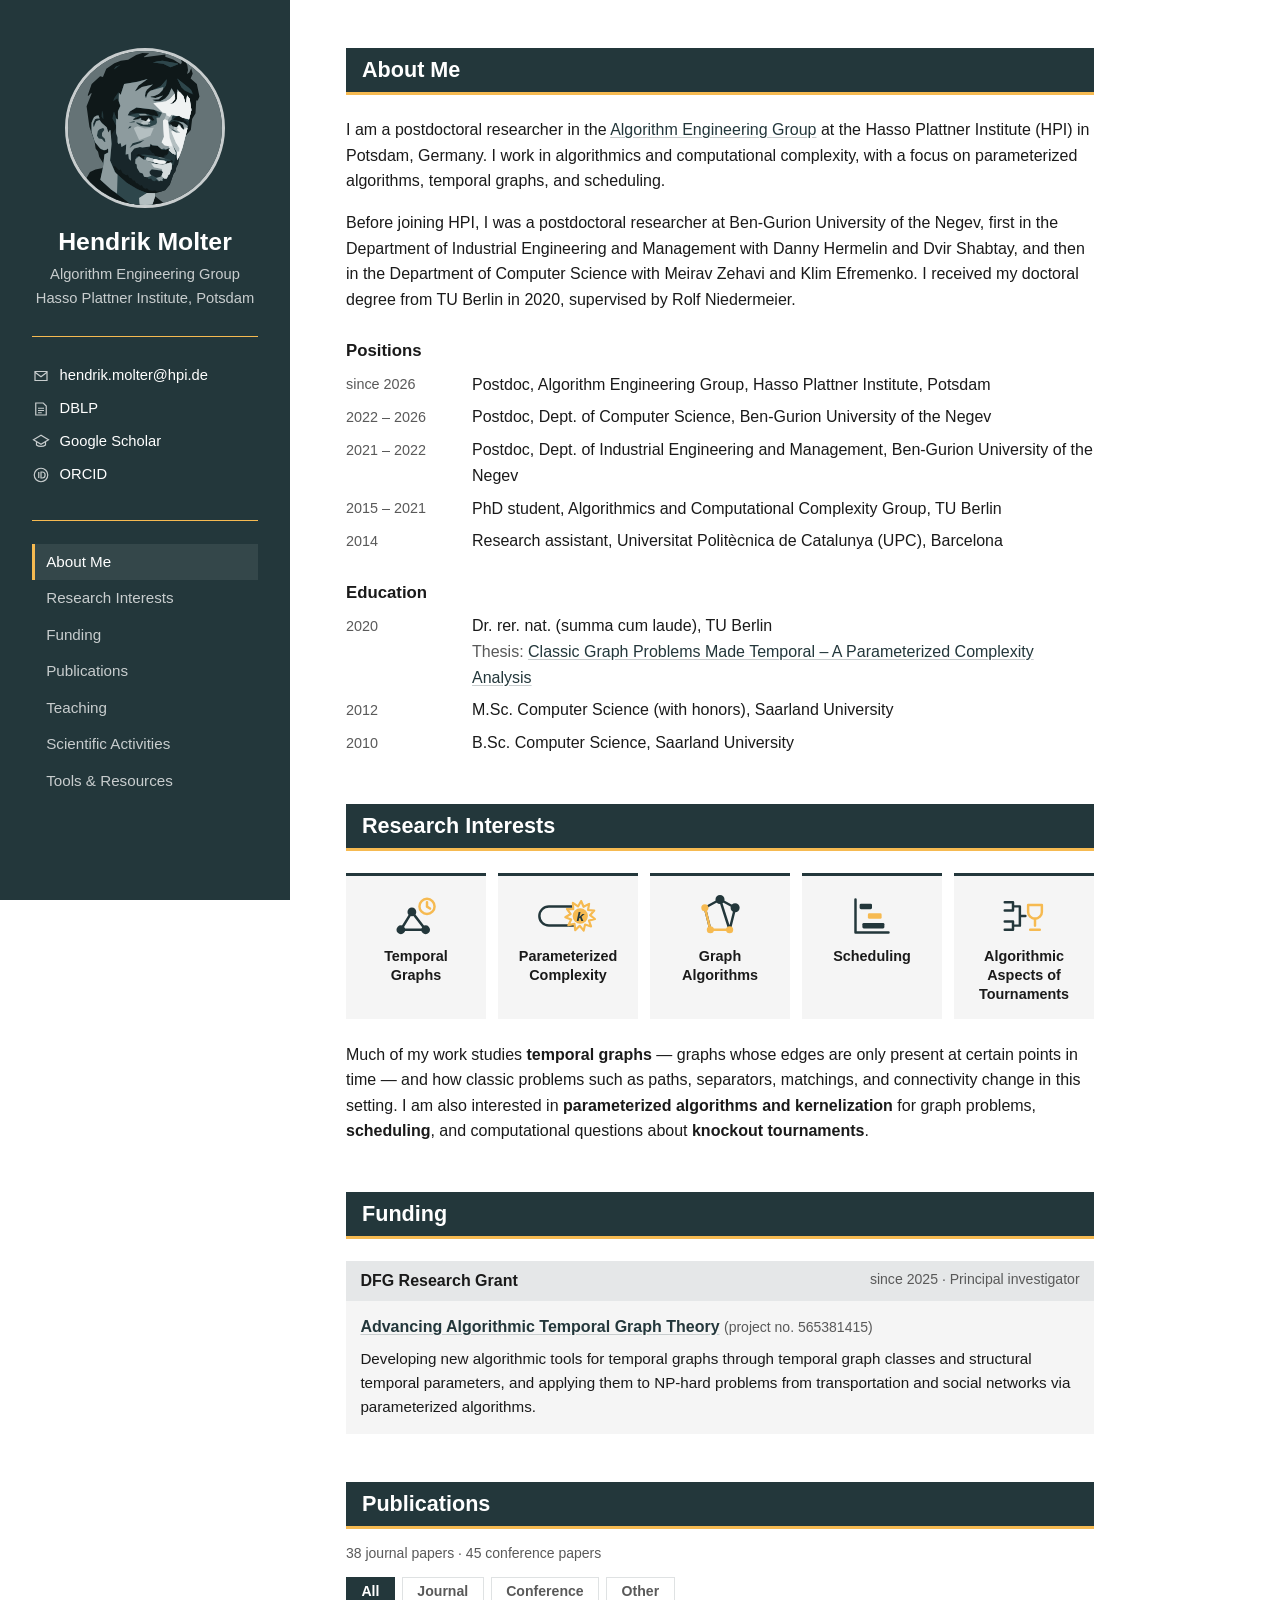
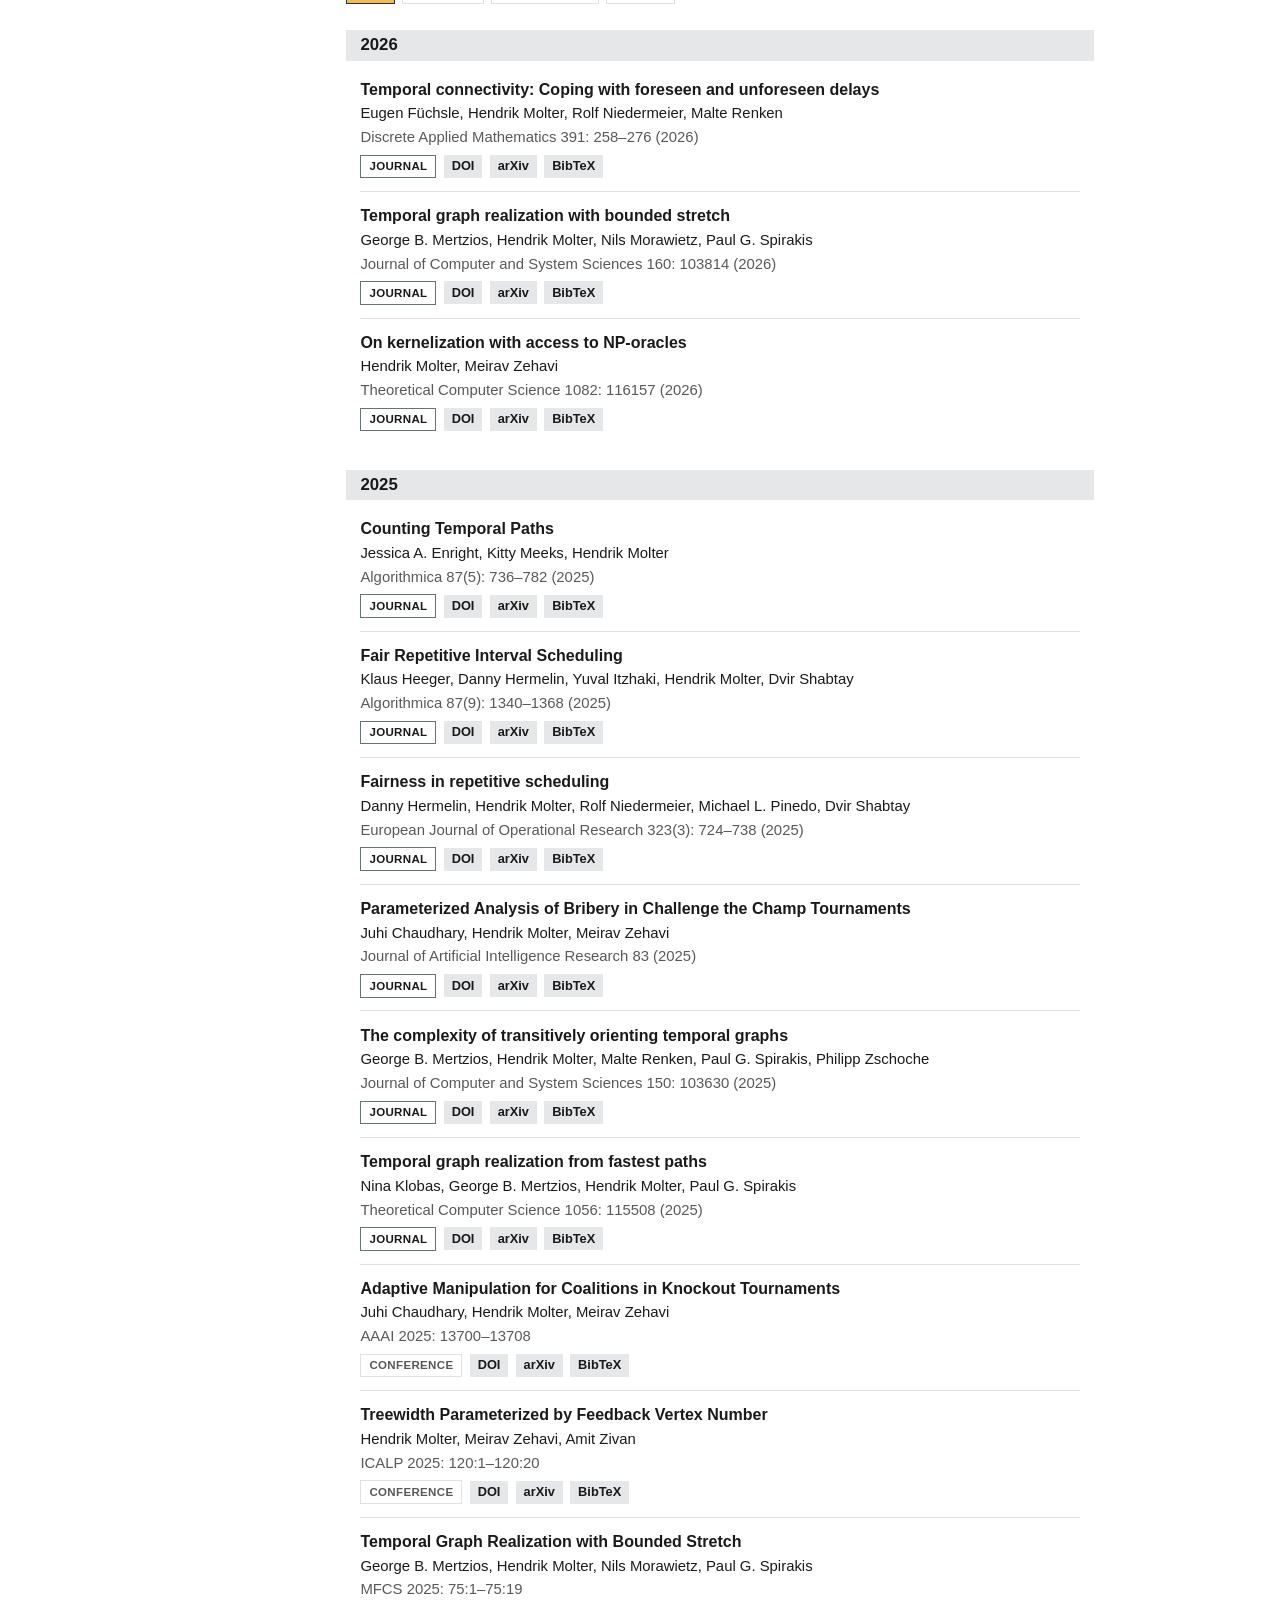
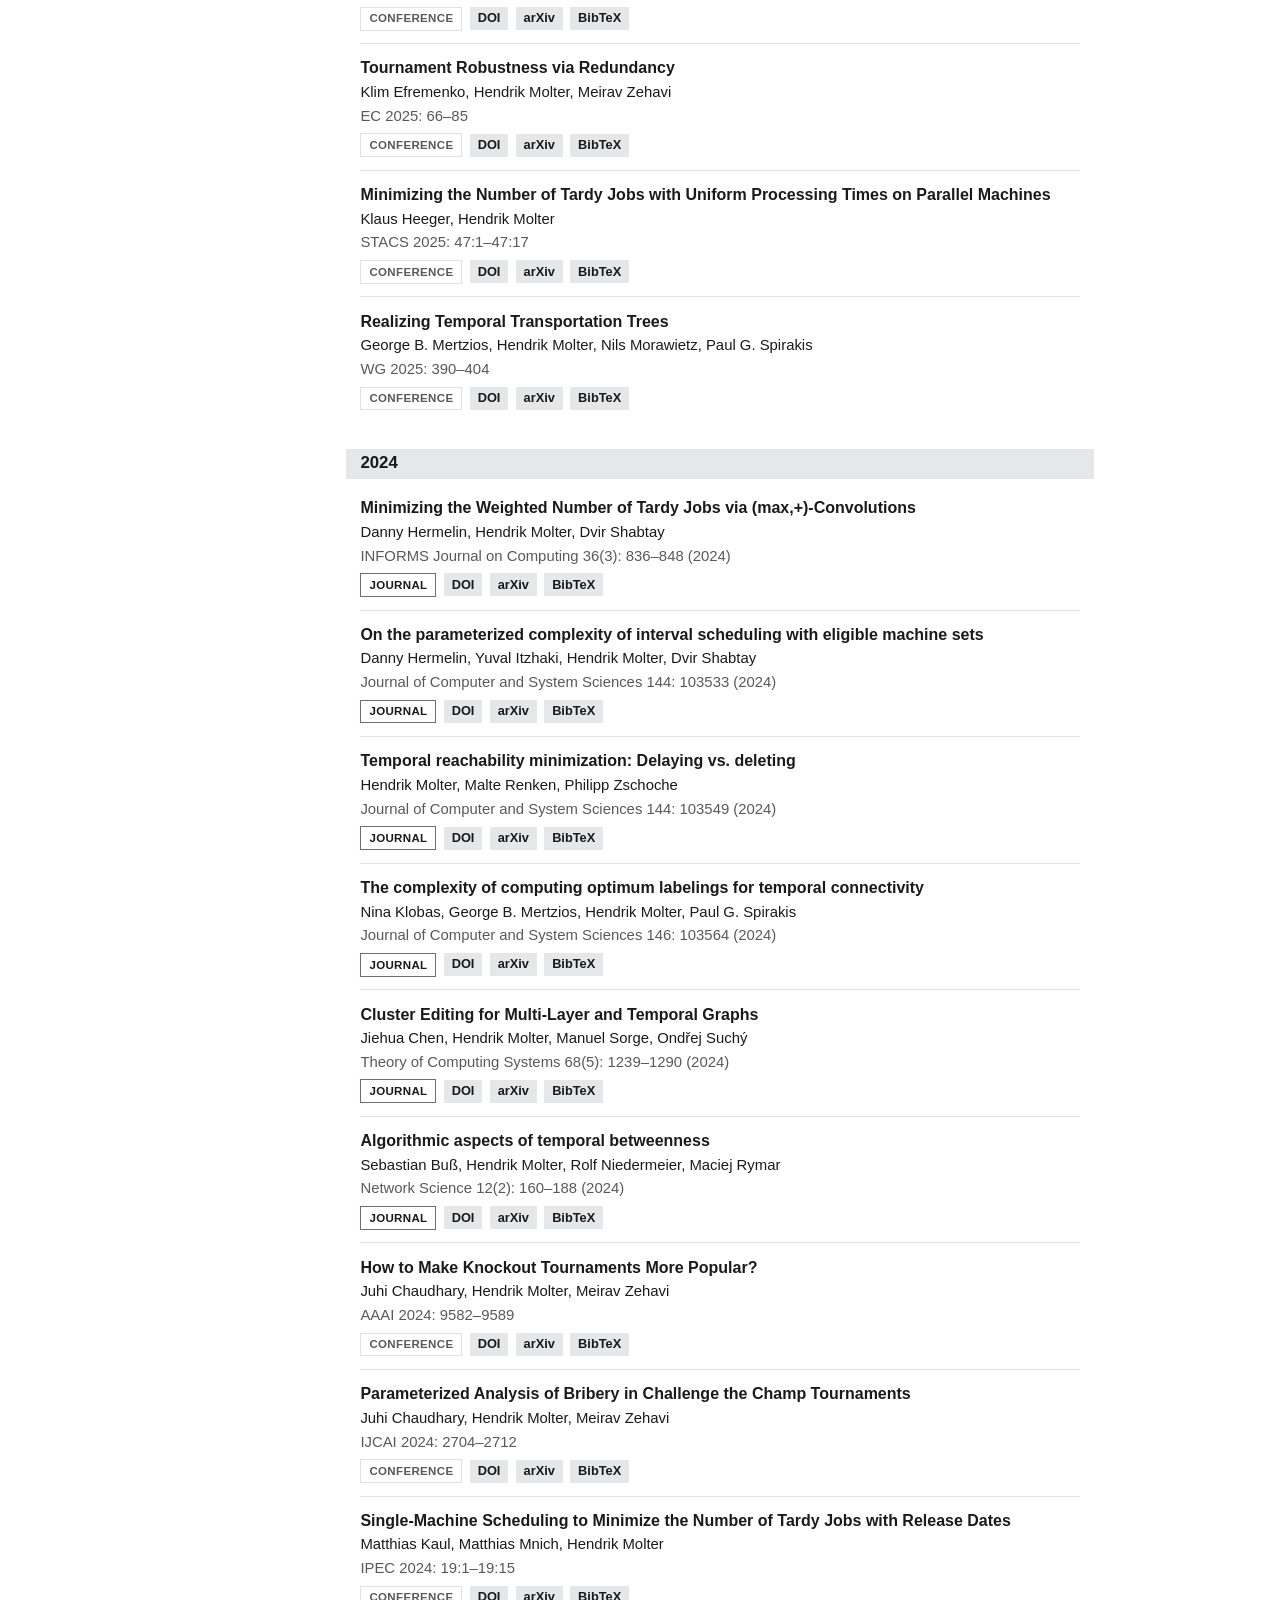
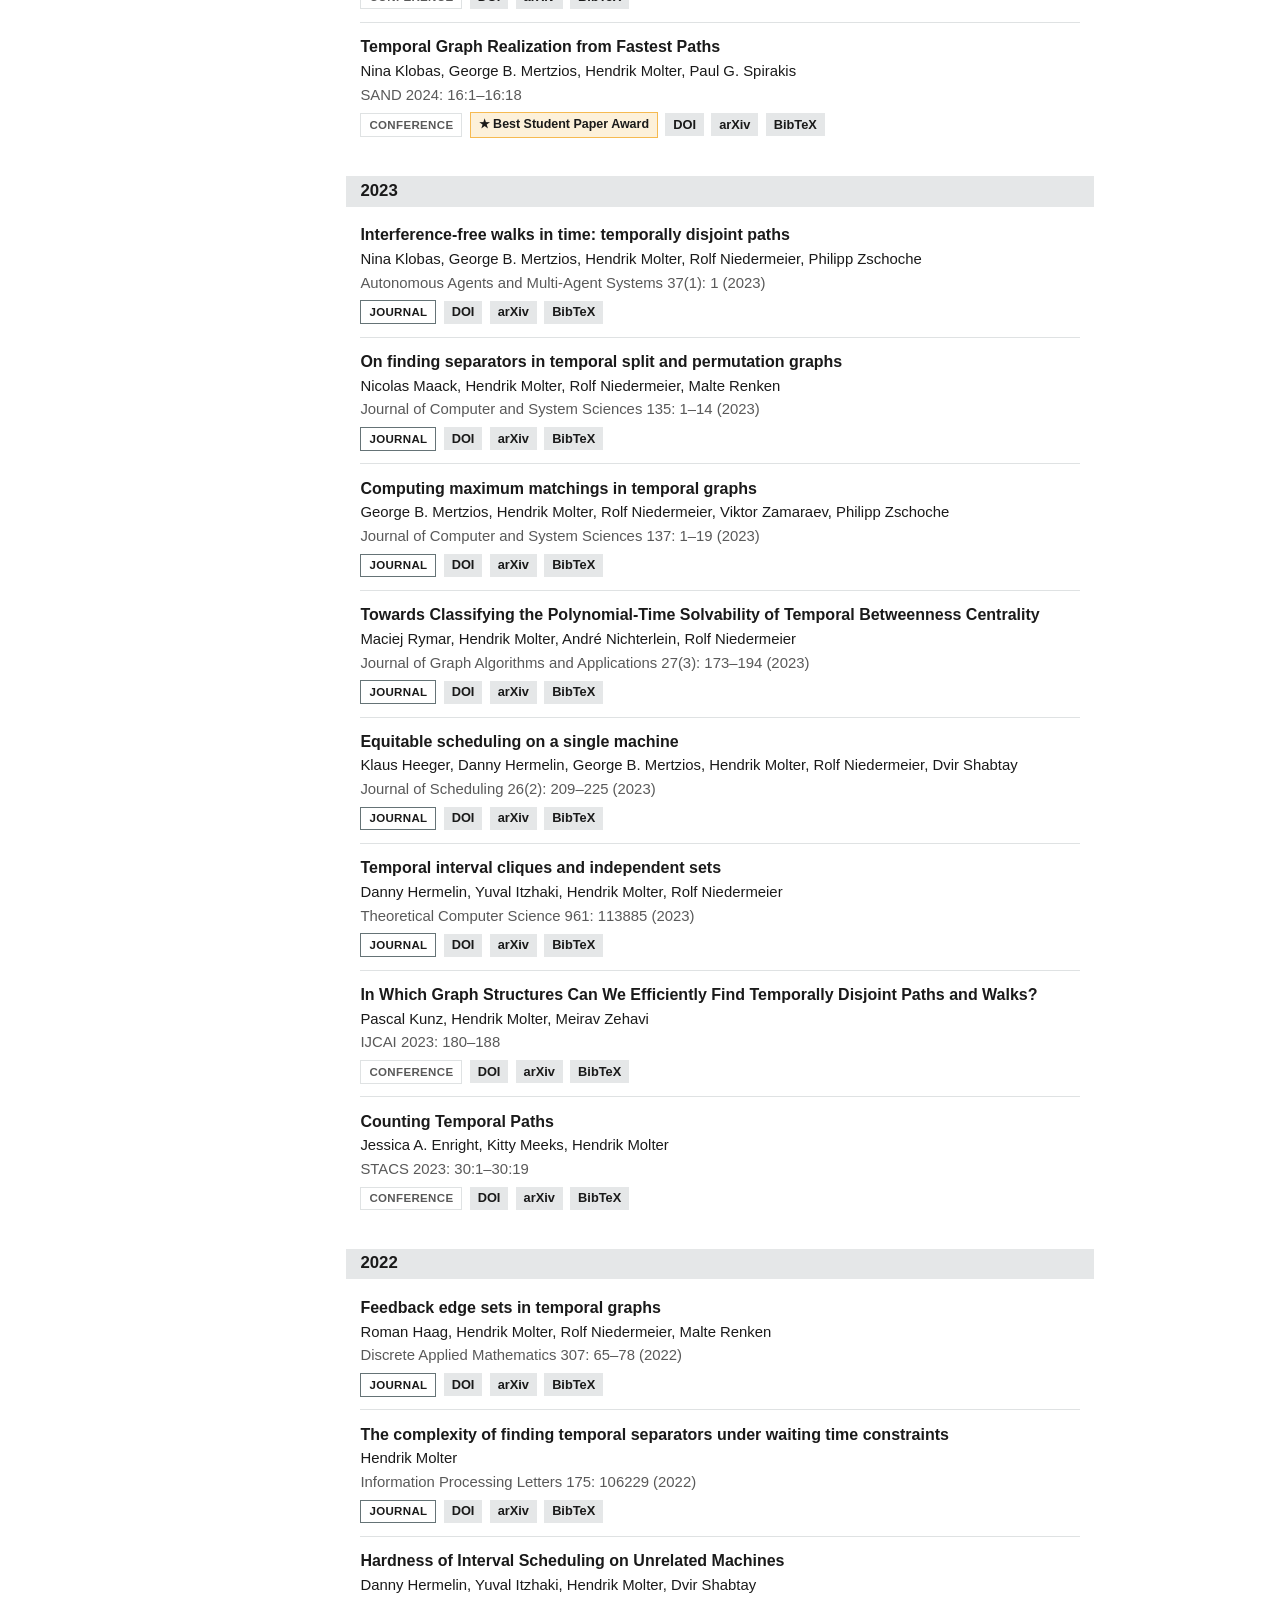
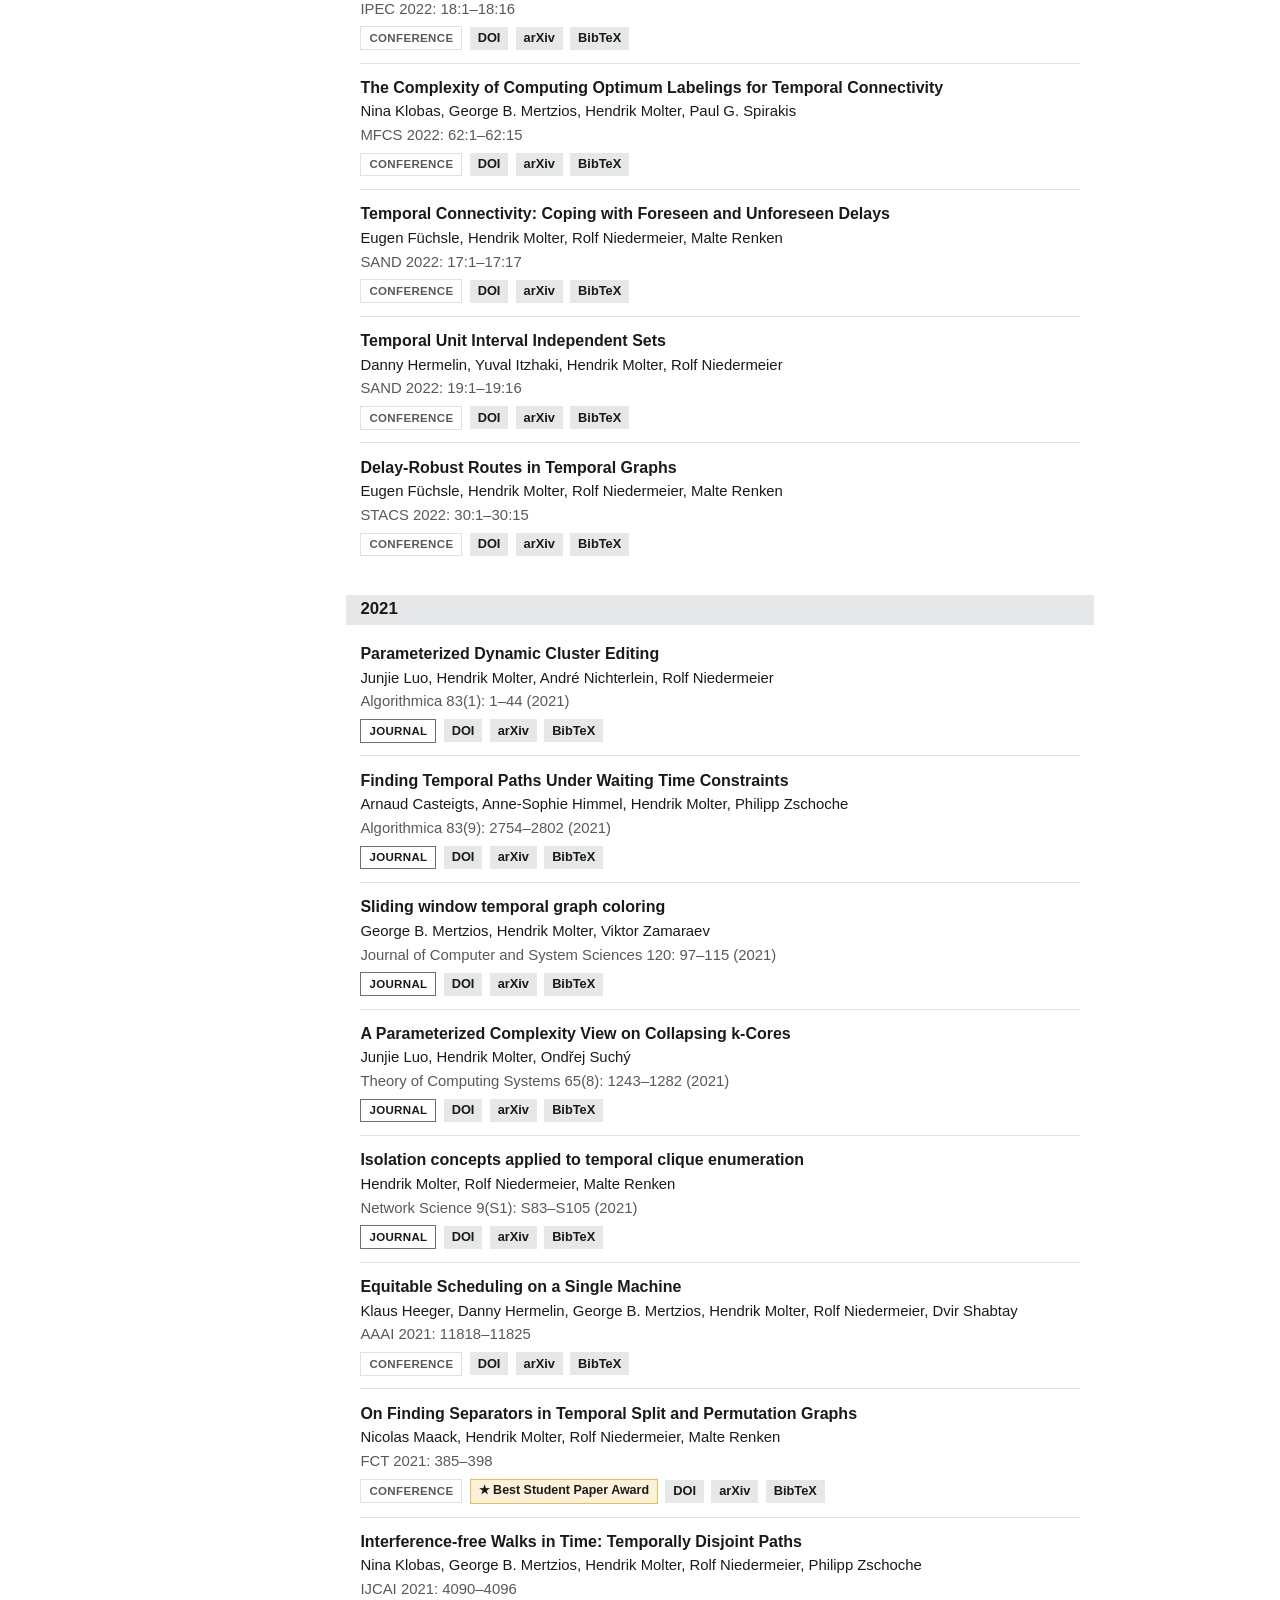
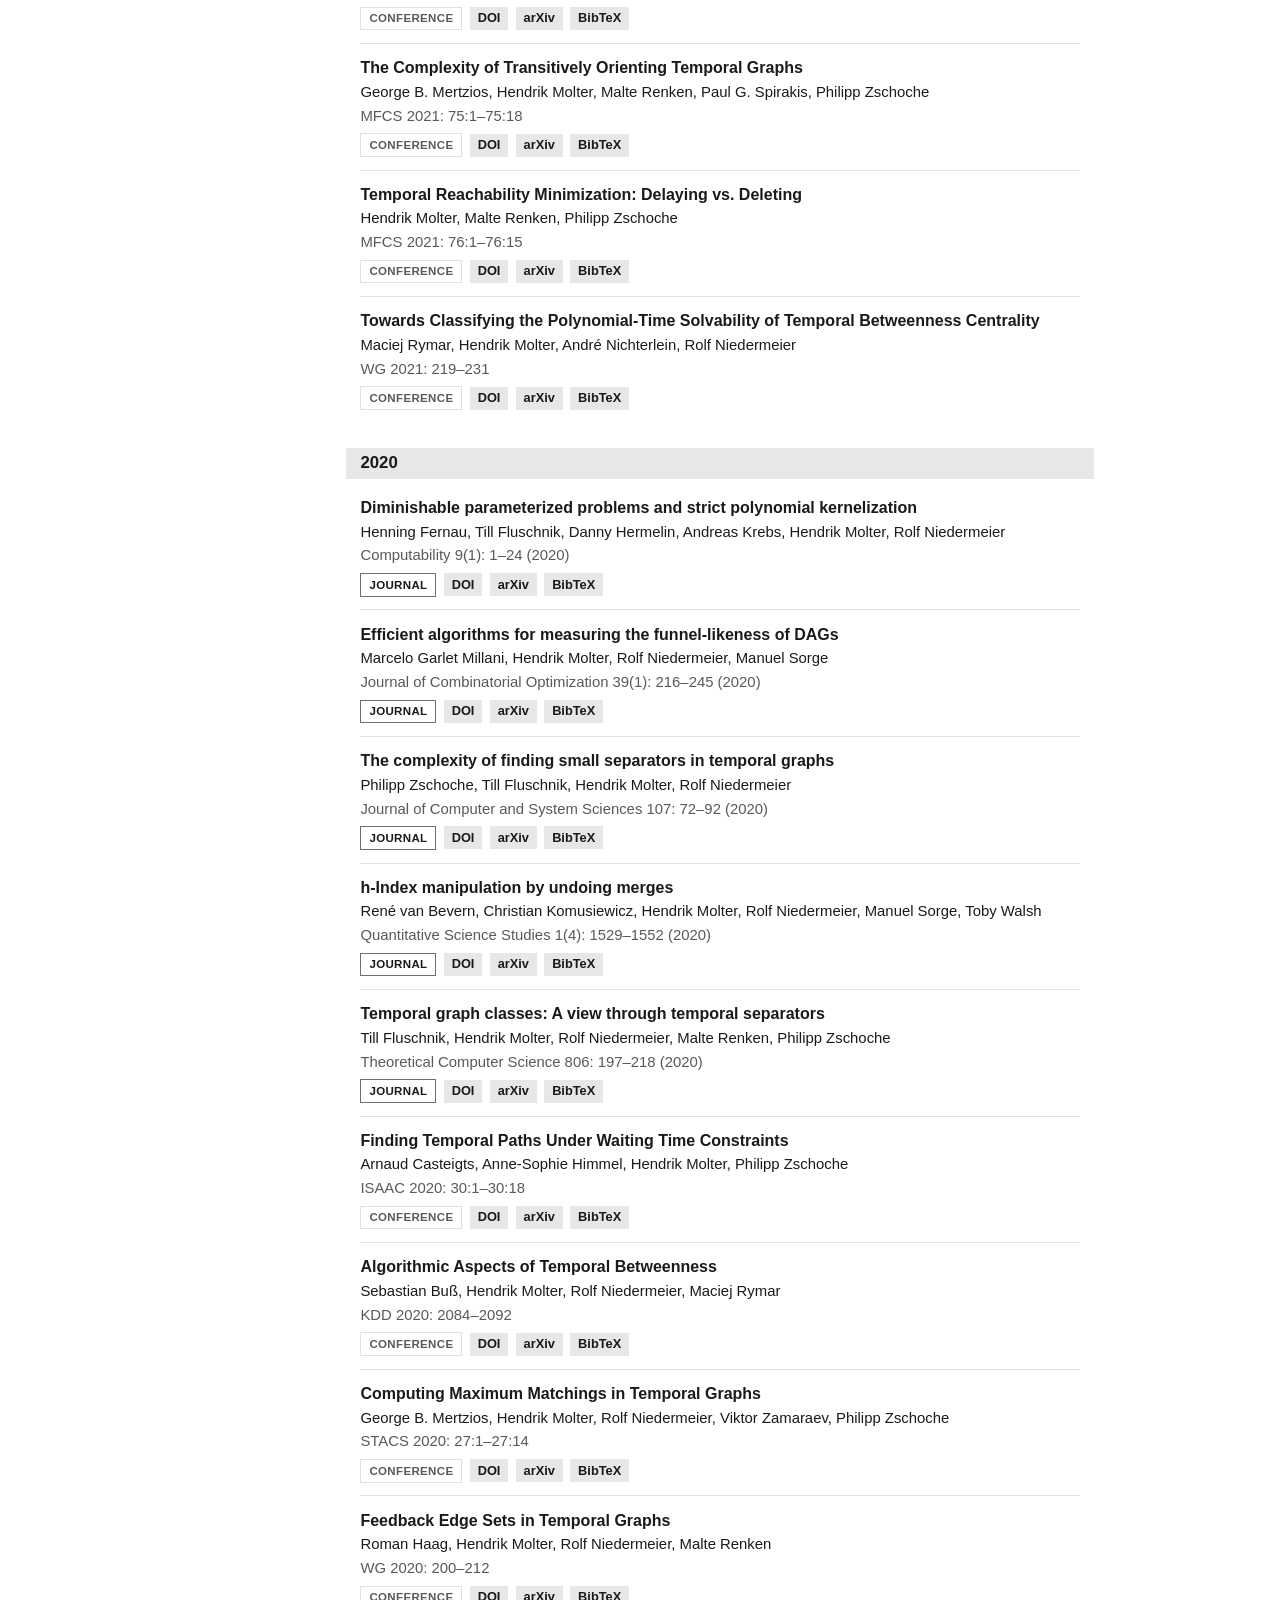
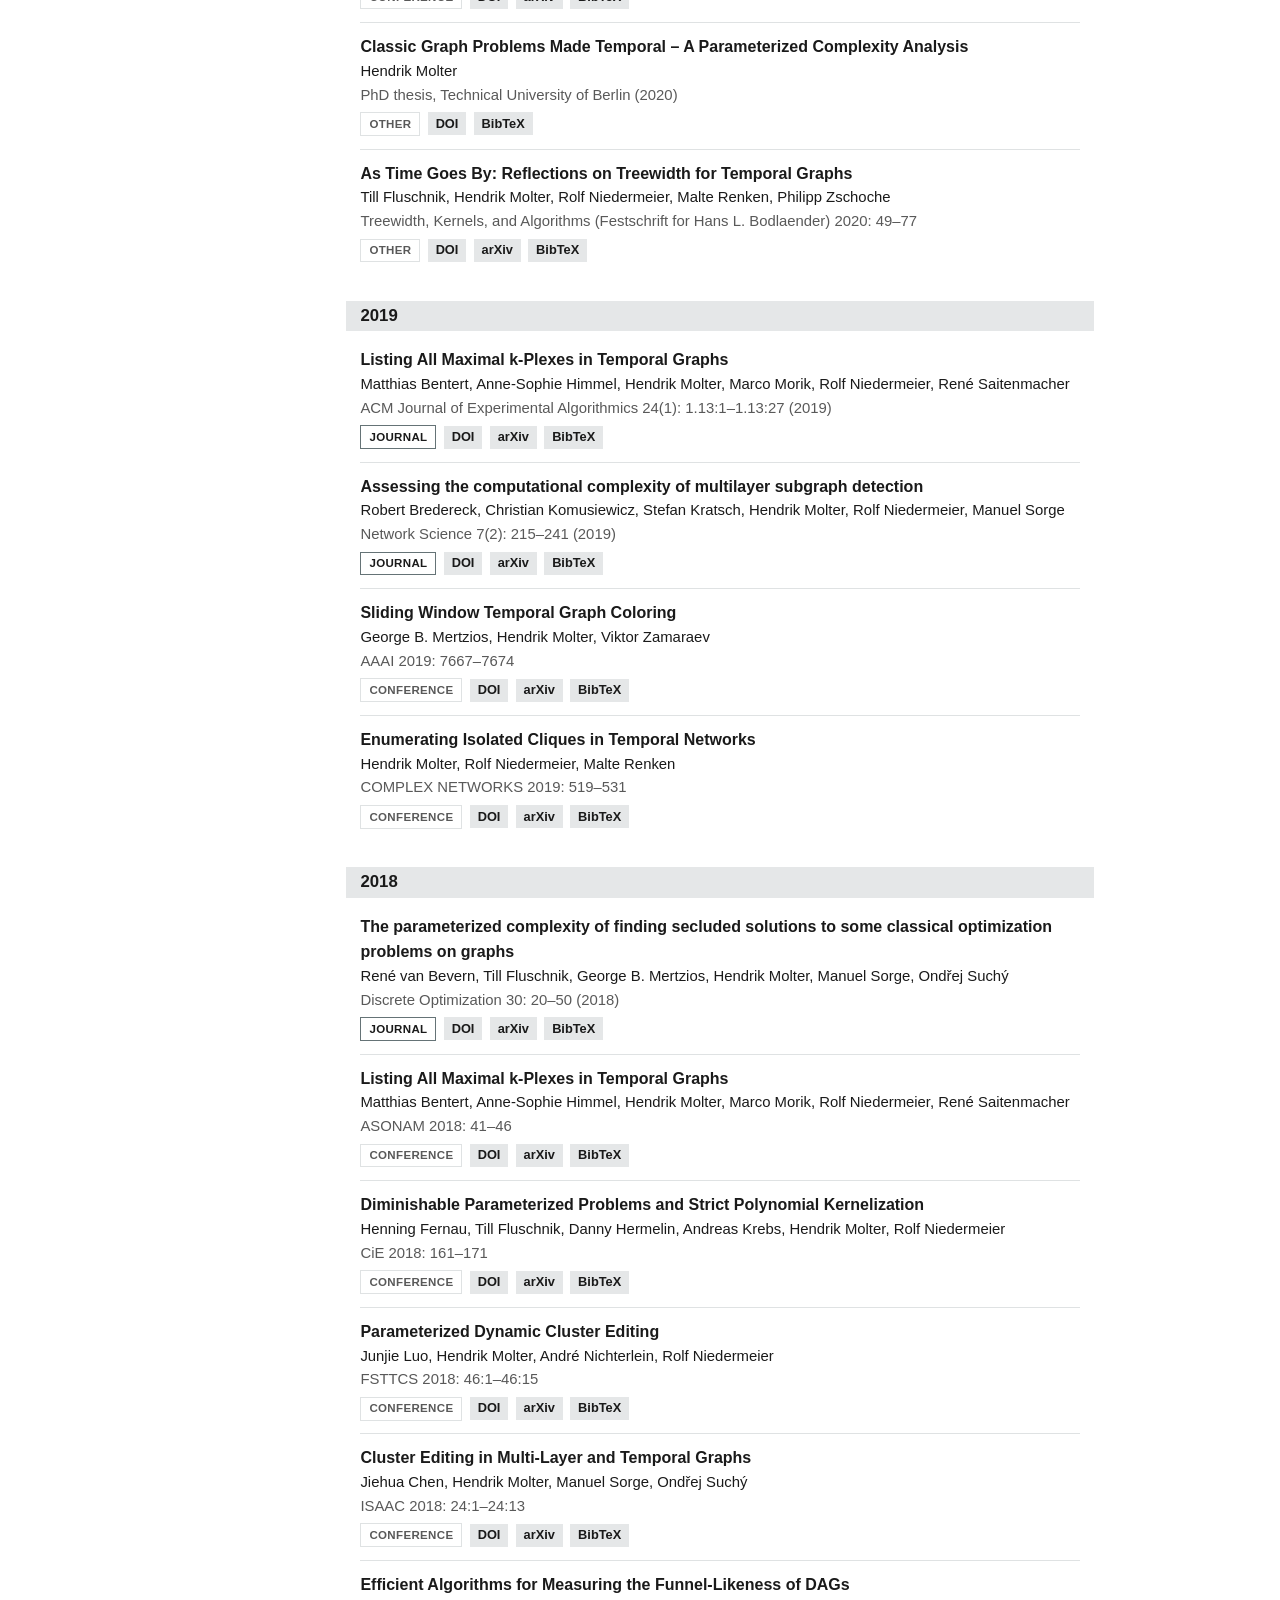
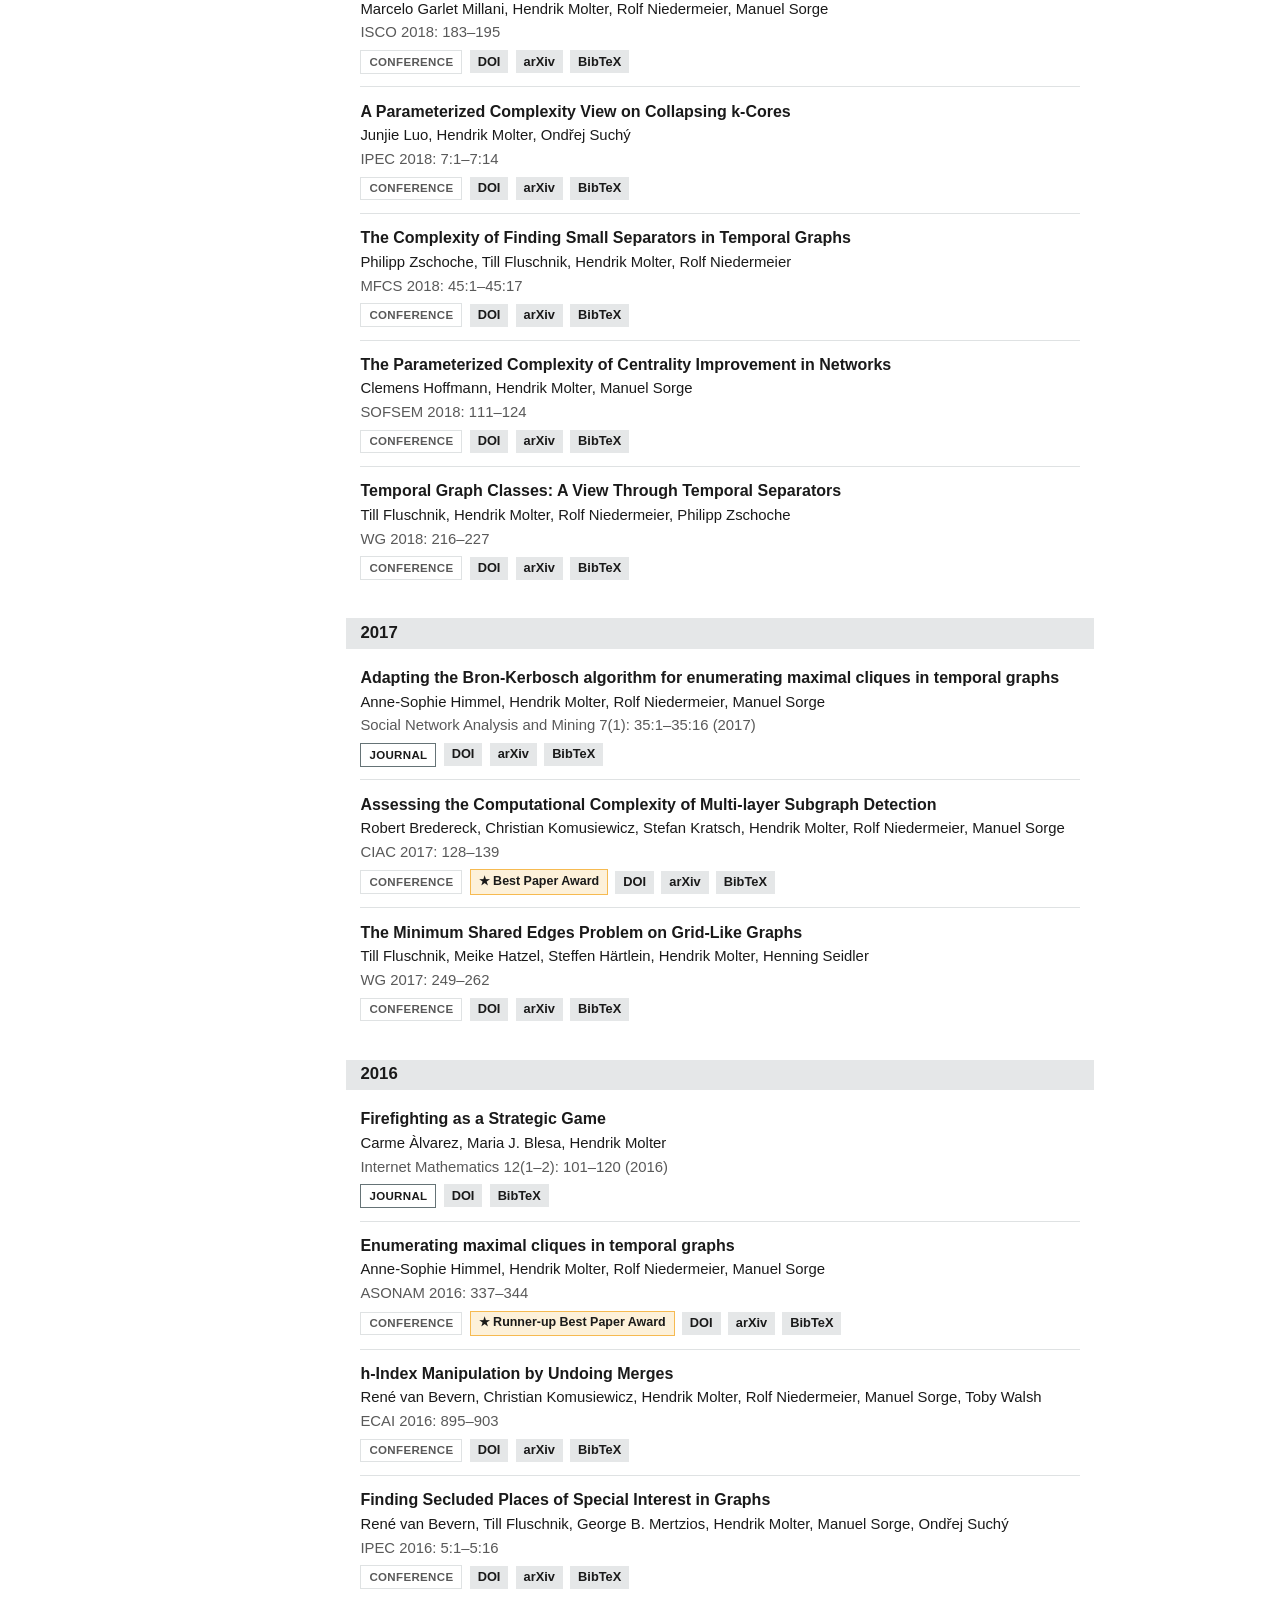
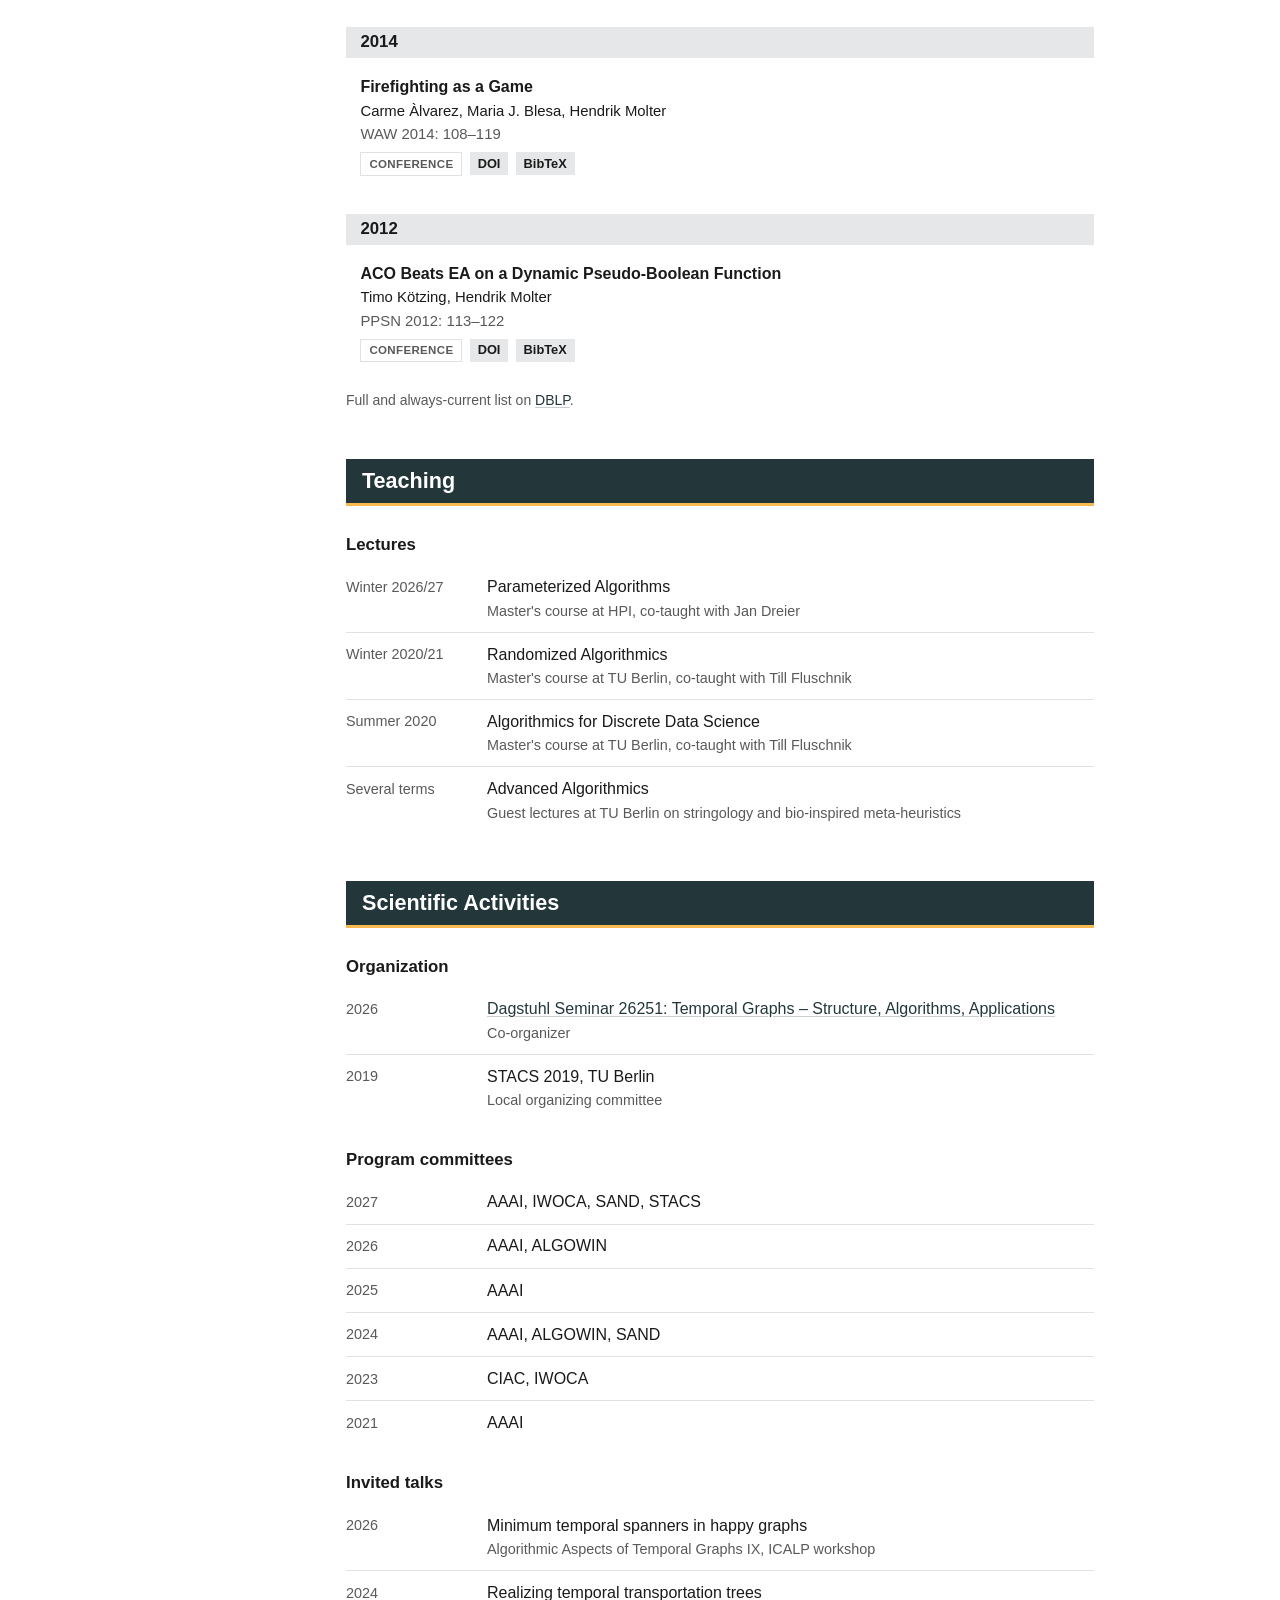
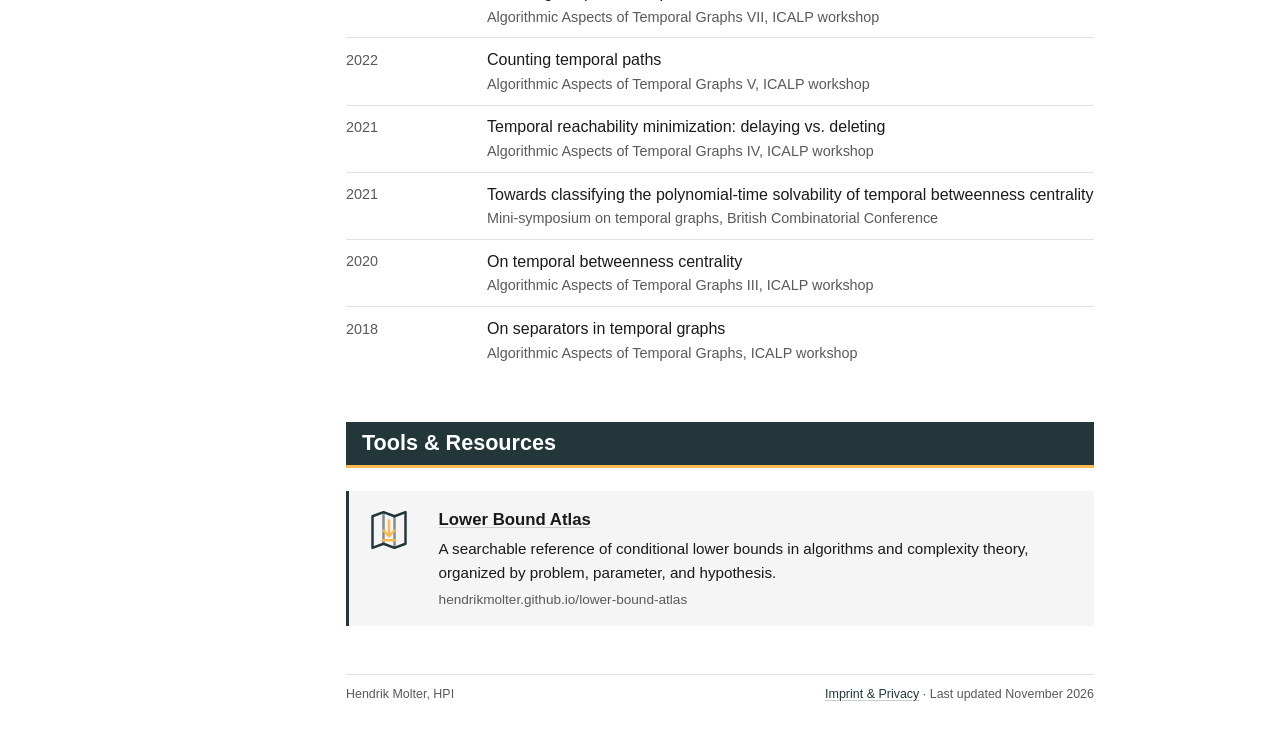
==== commit e87d1d8a: "Update homepage (2026-11-20)" ====
--- a/index.html
+++ b/index.html
@@ -18,6 +18,45 @@
   <meta property="og:image:height" content="630">
   <meta property="og:image:alt" content="Hendrik Molter – Postdoctoral Researcher, Algorithm Engineering Group, Hasso Plattner Institute">
   <meta name="twitter:card" content="summary_large_image">
+  <!-- Structured data for search engines (who this page is about) -->
+  <script type="application/ld+json">
+{
+    "@context": "https://schema.org",
+    "@type": "Person",
+    "name": "Hendrik Molter",
+    "url": "https://hendrikmolter.github.io/",
+    "image": "https://hendrikmolter.github.io/preview.png",
+    "jobTitle": "Postdoctoral Researcher",
+    "email": "mailto:hendrik.molter@hpi.de",
+    "affiliation": {
+      "@type": "Organization",
+      "name": "Hasso Plattner Institute",
+      "url": "https://hpi.de/"
+    },
+    "alumniOf": [
+      {
+        "@type": "CollegeOrUniversity",
+        "name": "Technical University of Berlin"
+      },
+      {
+        "@type": "CollegeOrUniversity",
+        "name": "Saarland University"
+      }
+    ],
+    "knowsAbout": [
+      "Parameterized complexity",
+      "Temporal graphs",
+      "Graph algorithms",
+      "Scheduling"
+    ],
+    "sameAs": [
+      "https://dblp.org/pid/117/7275.html",
+      "https://scholar.google.de/citations?user=PFyfxsYAAAAJ",
+      "https://orcid.org/0000-0002-4590-798X",
+      "https://hpi.de/friedrich/people/hendrik-molter.html"
+    ]
+  }
+  </script>
   <link rel="stylesheet" href="style.css">
 </head>
 <body>
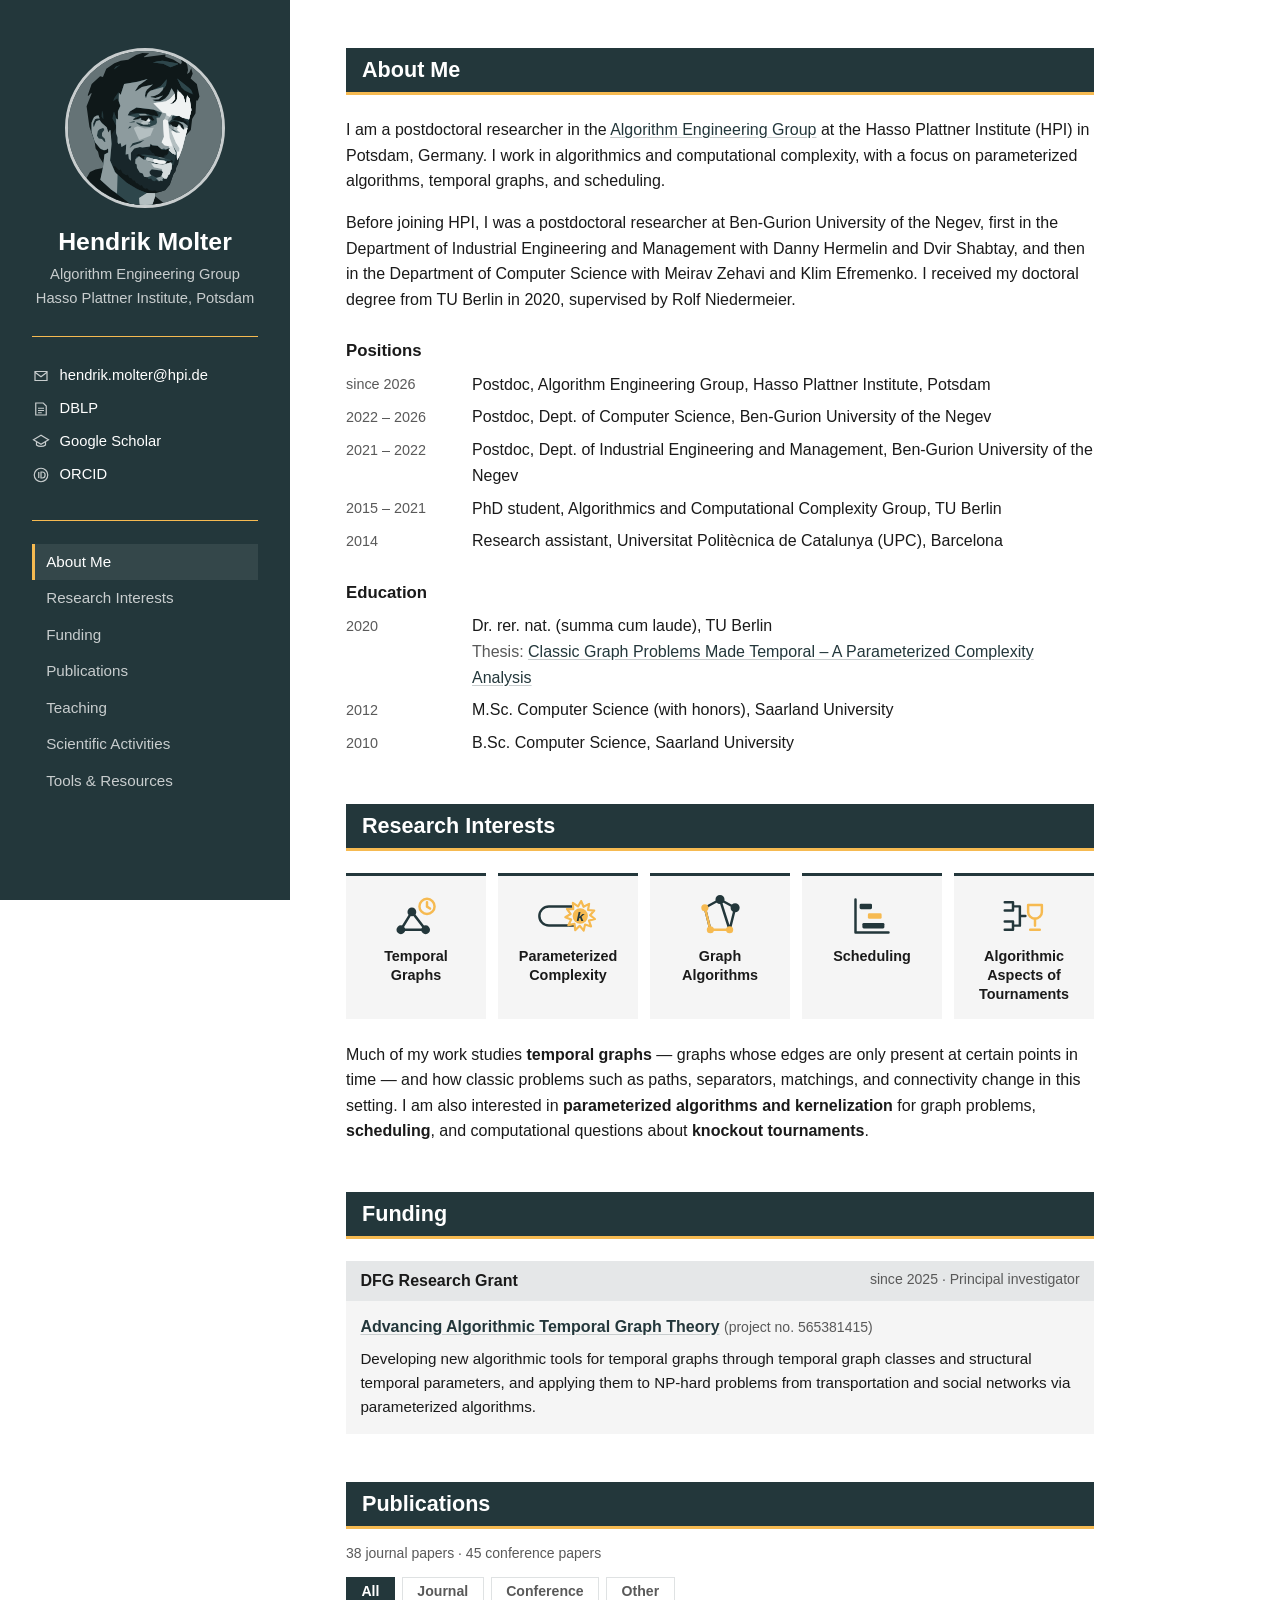
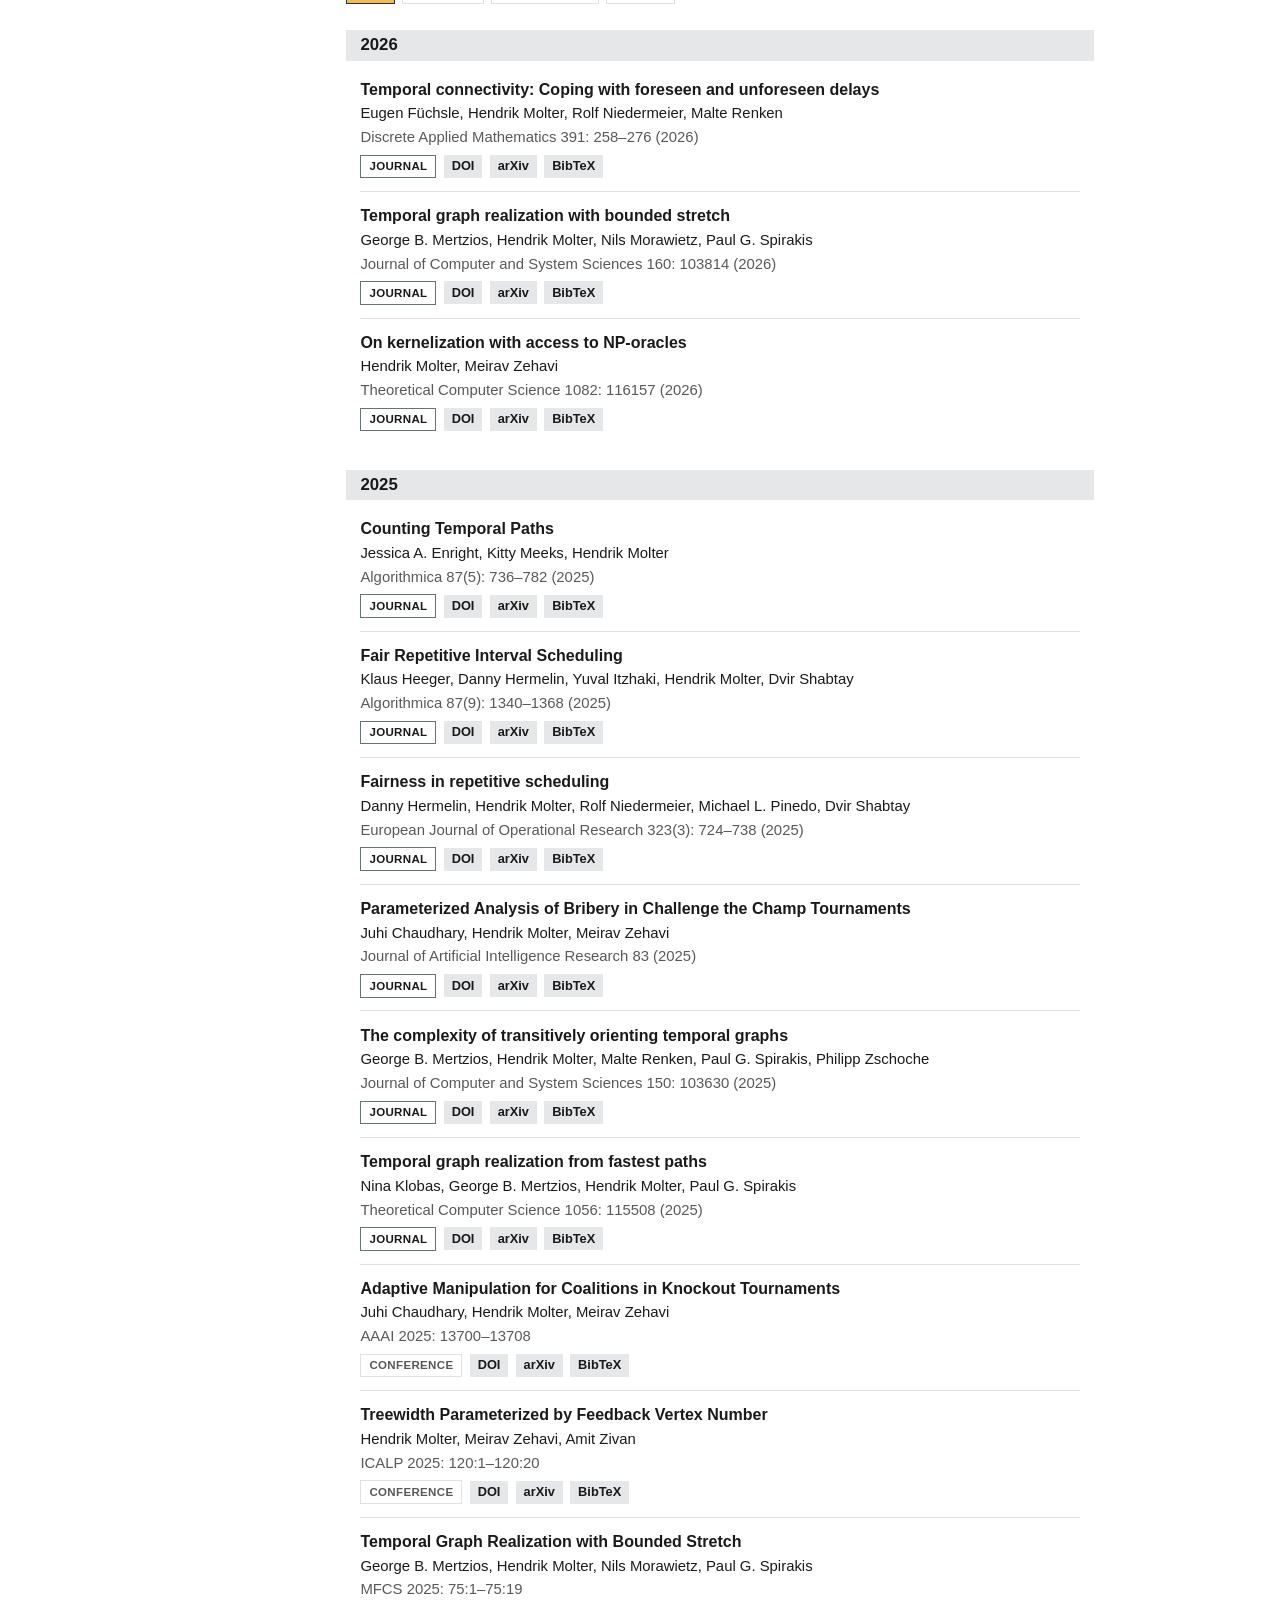
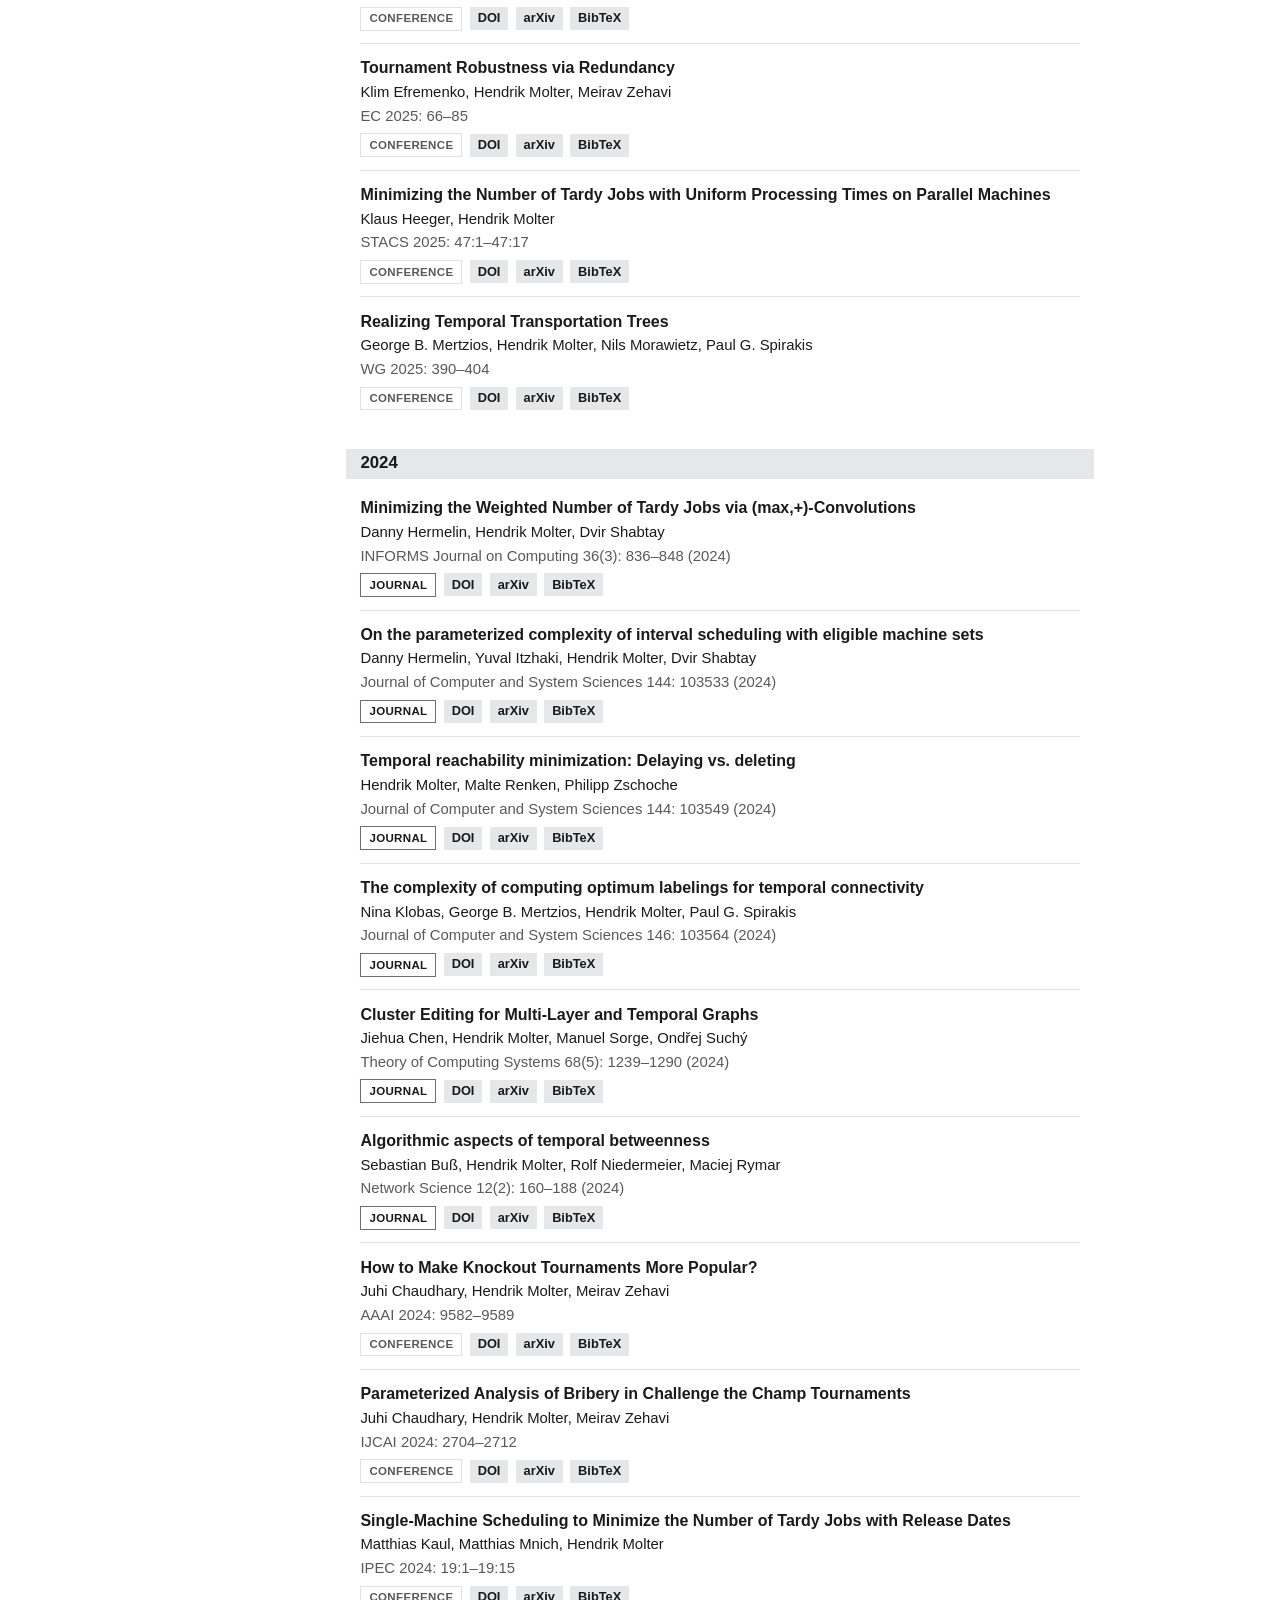
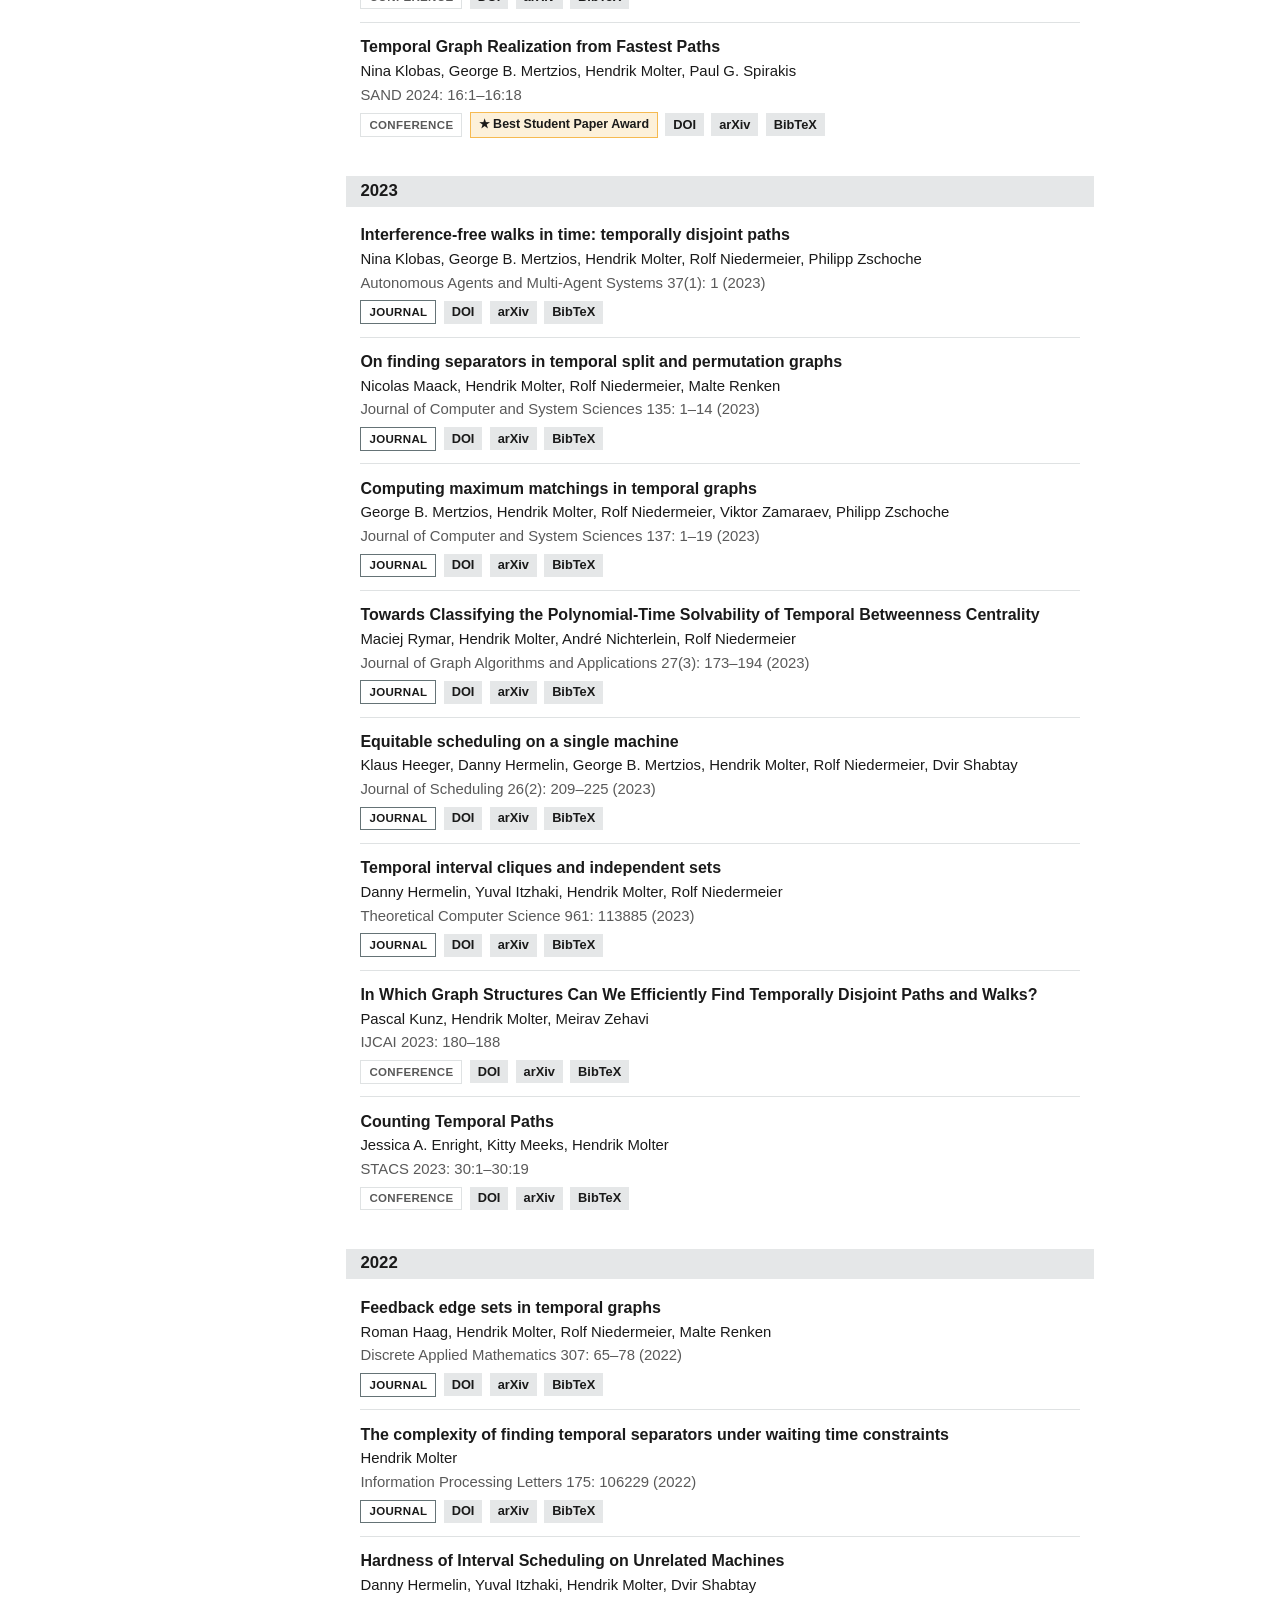
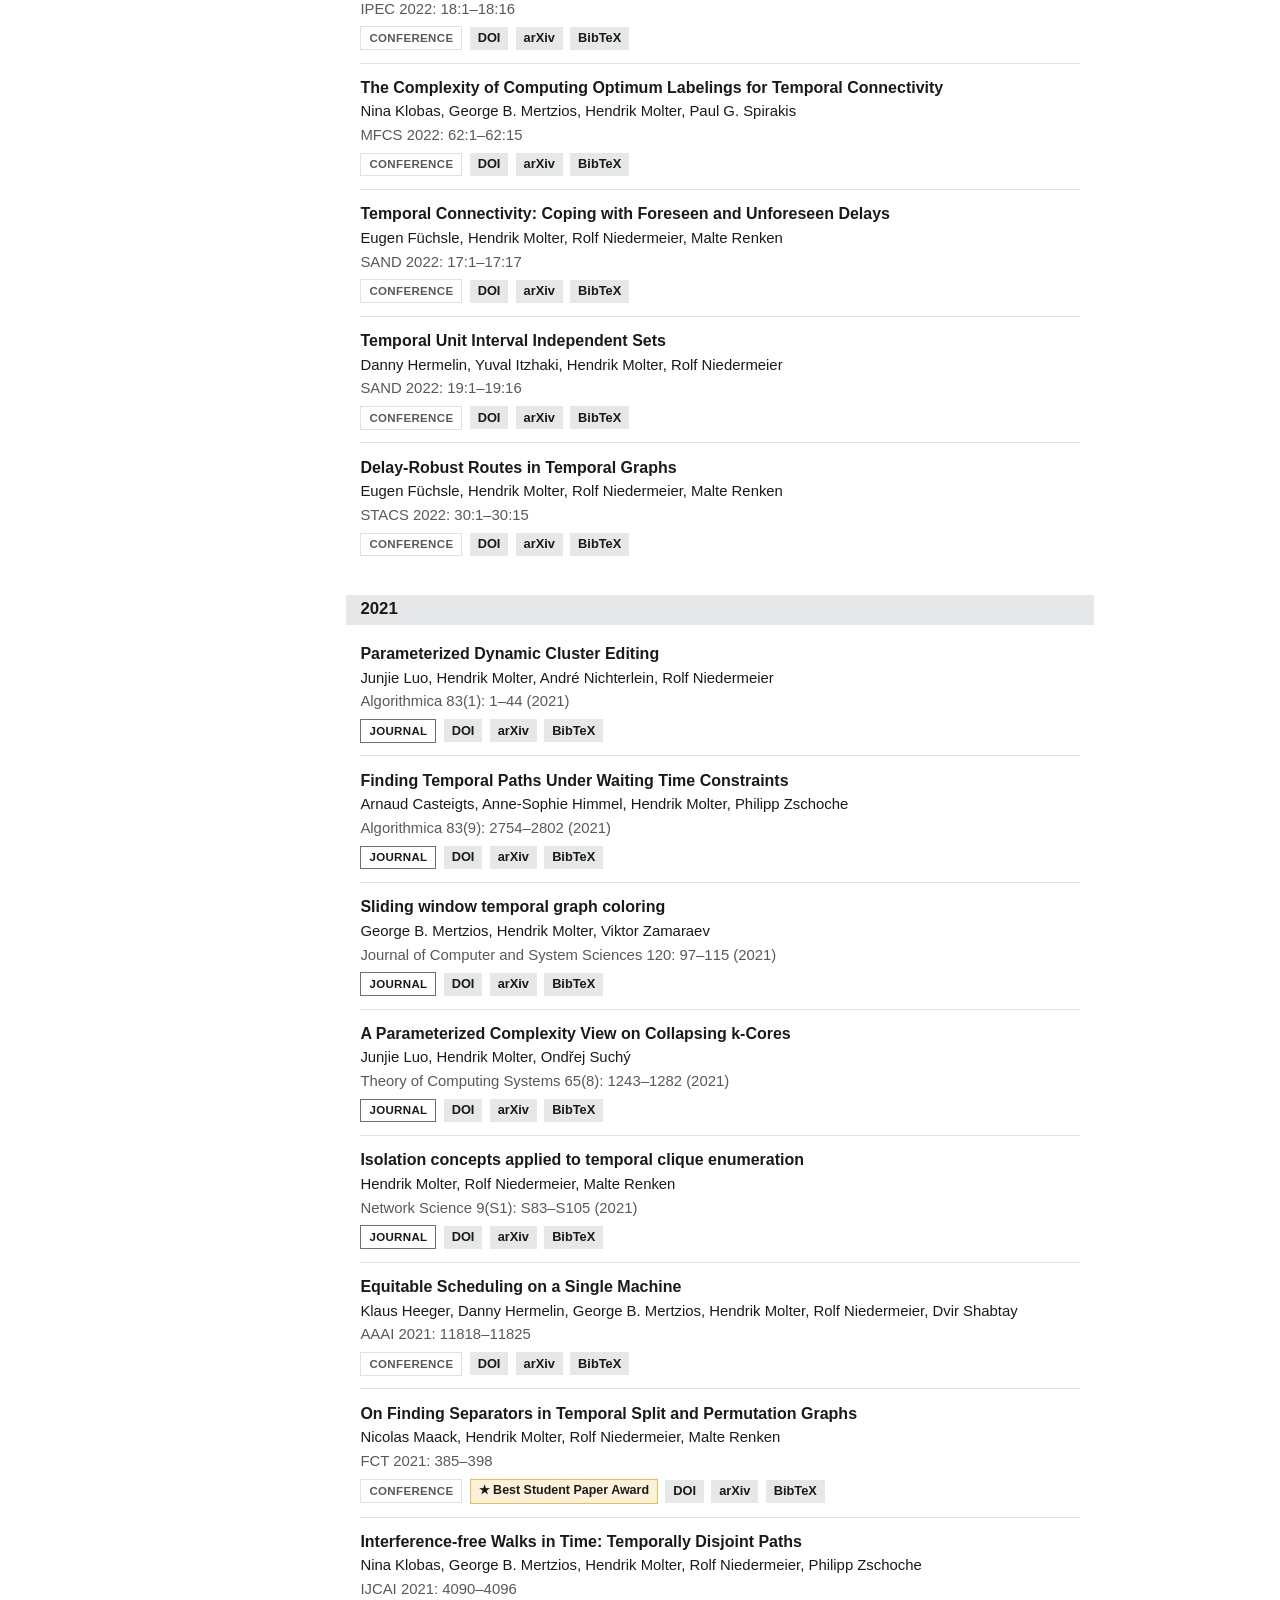
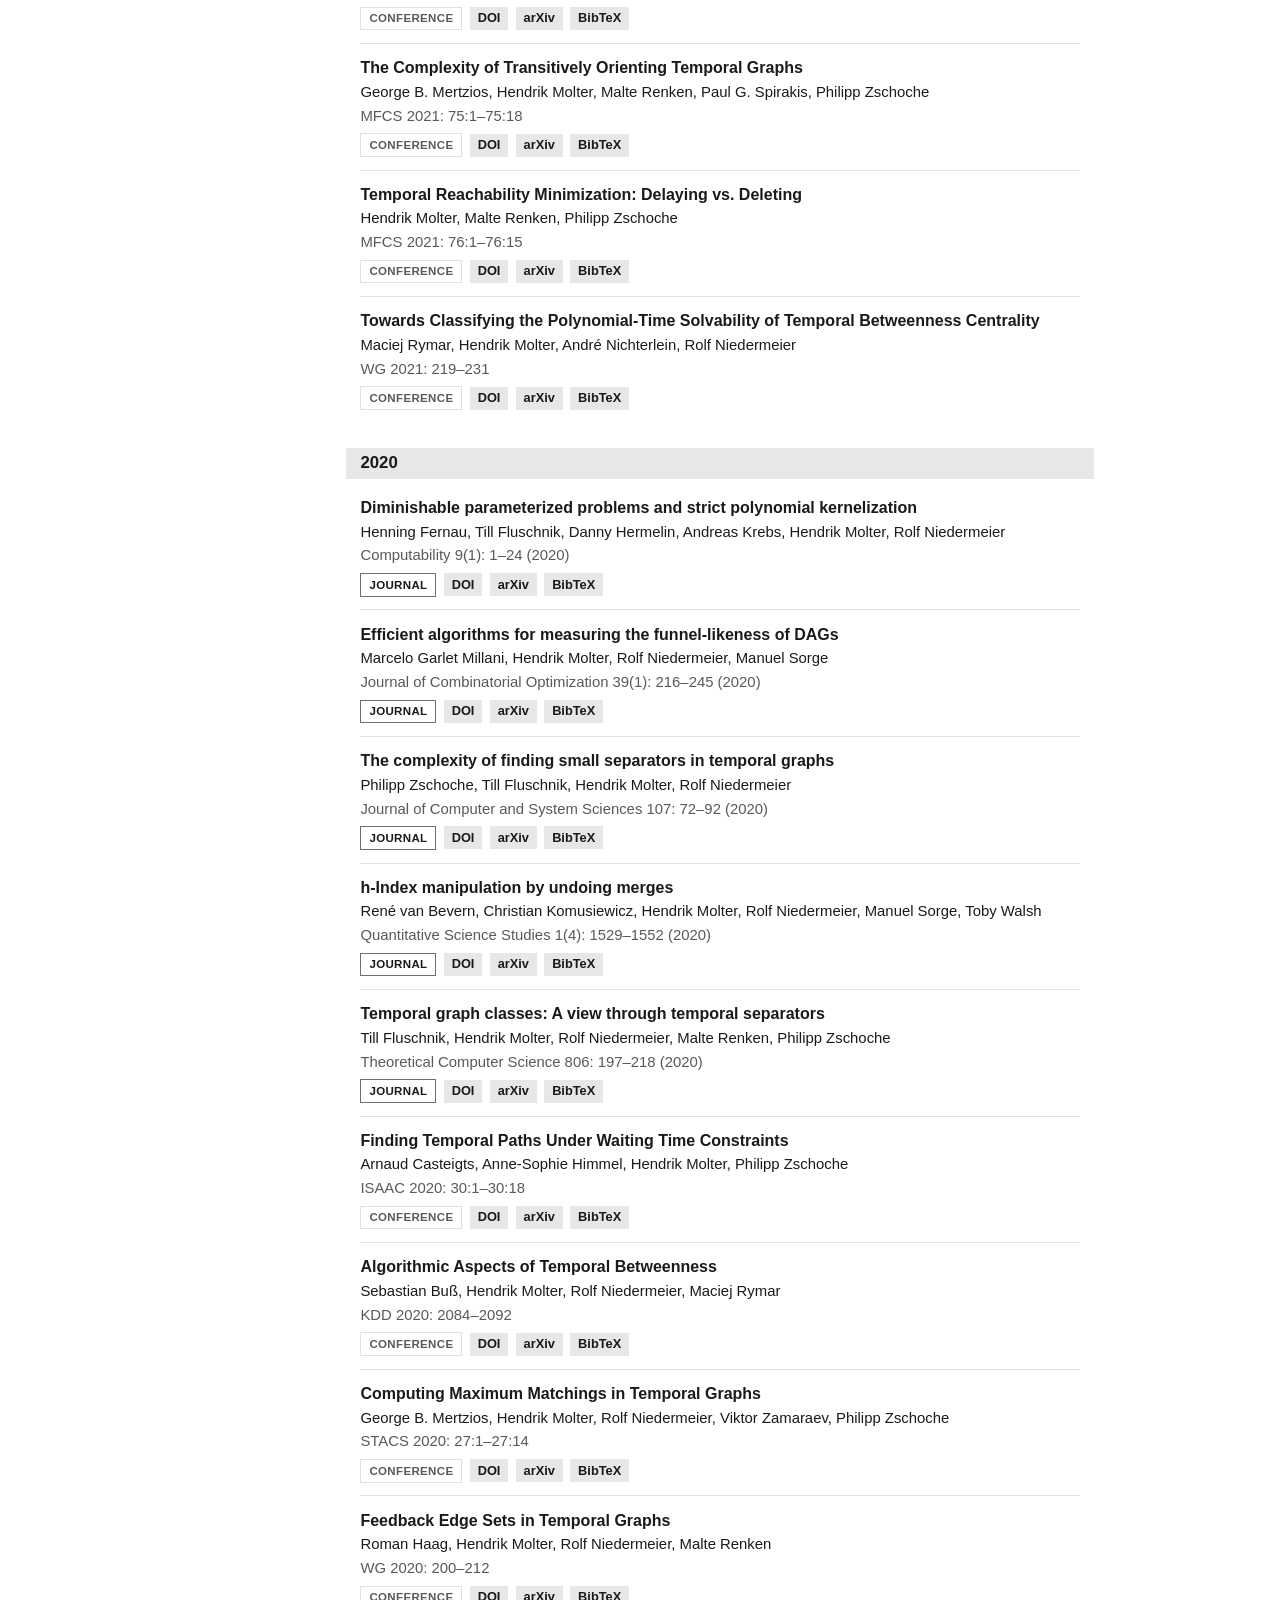
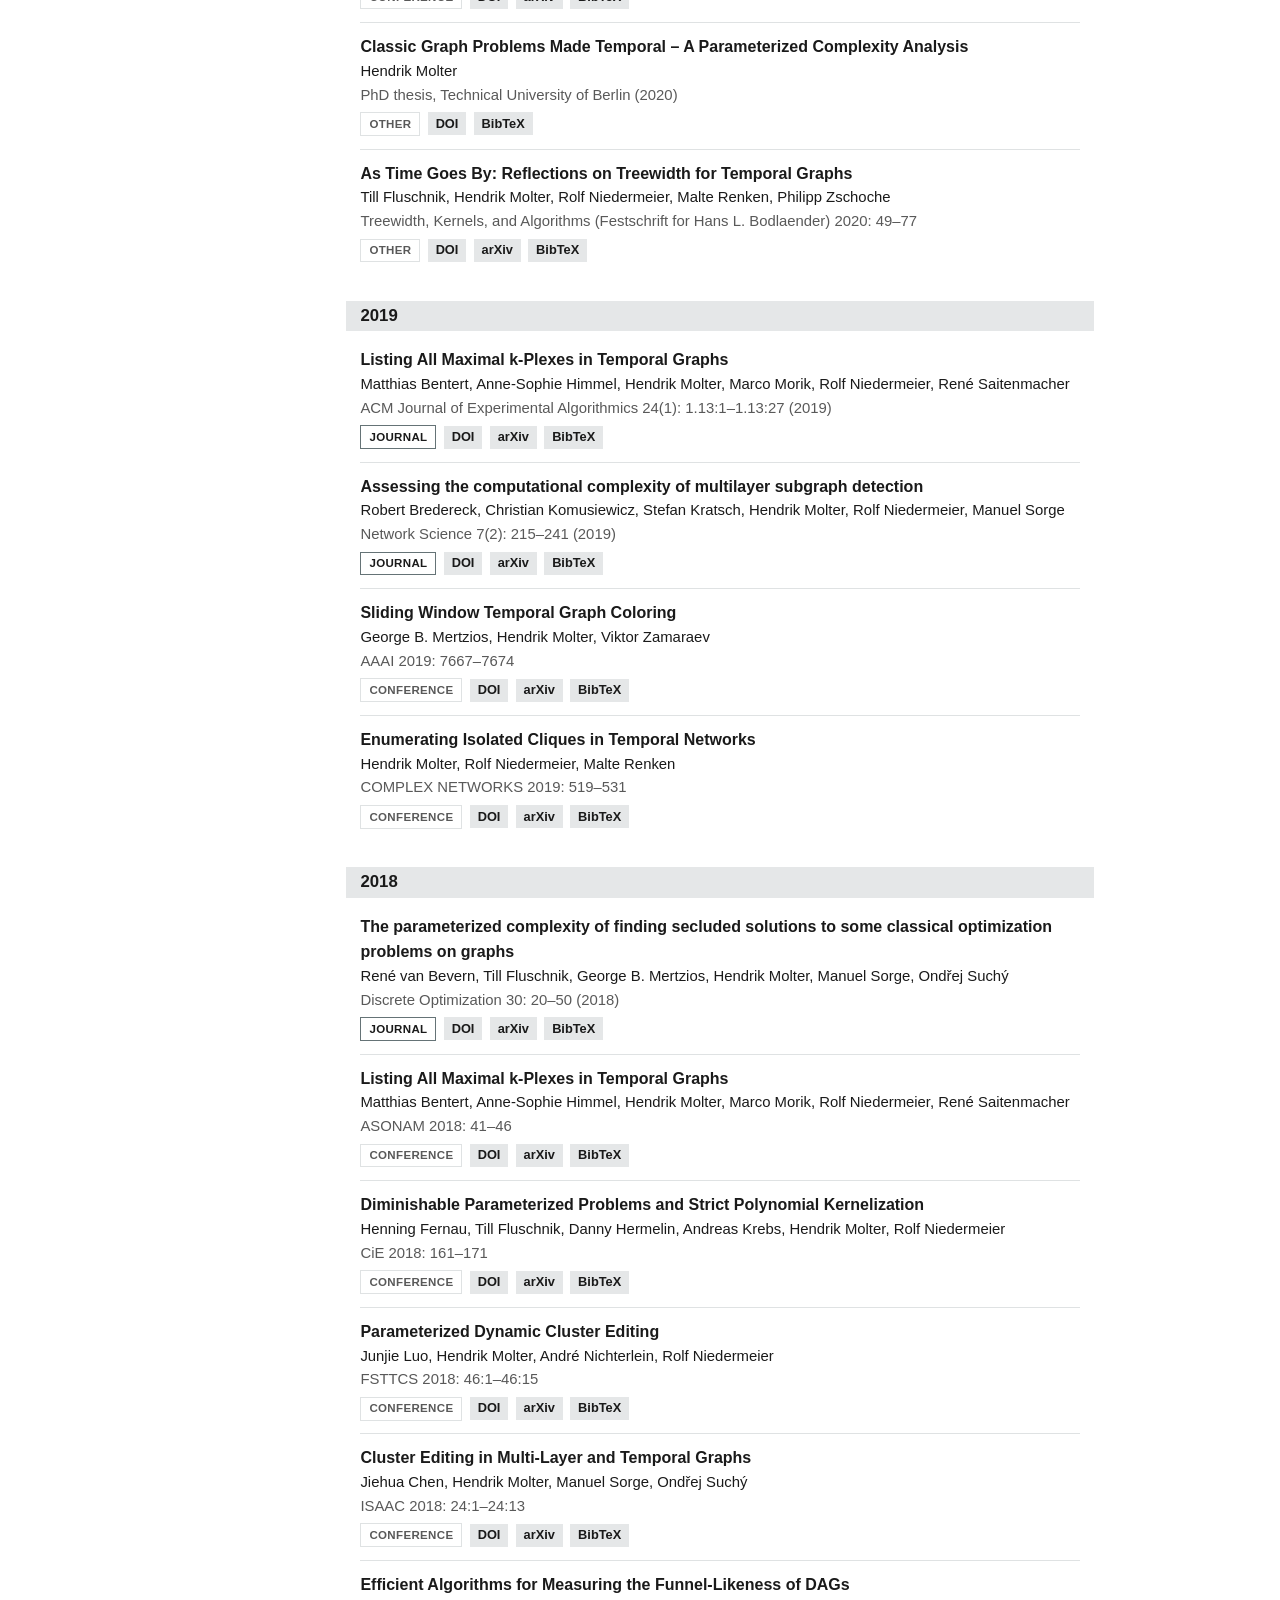
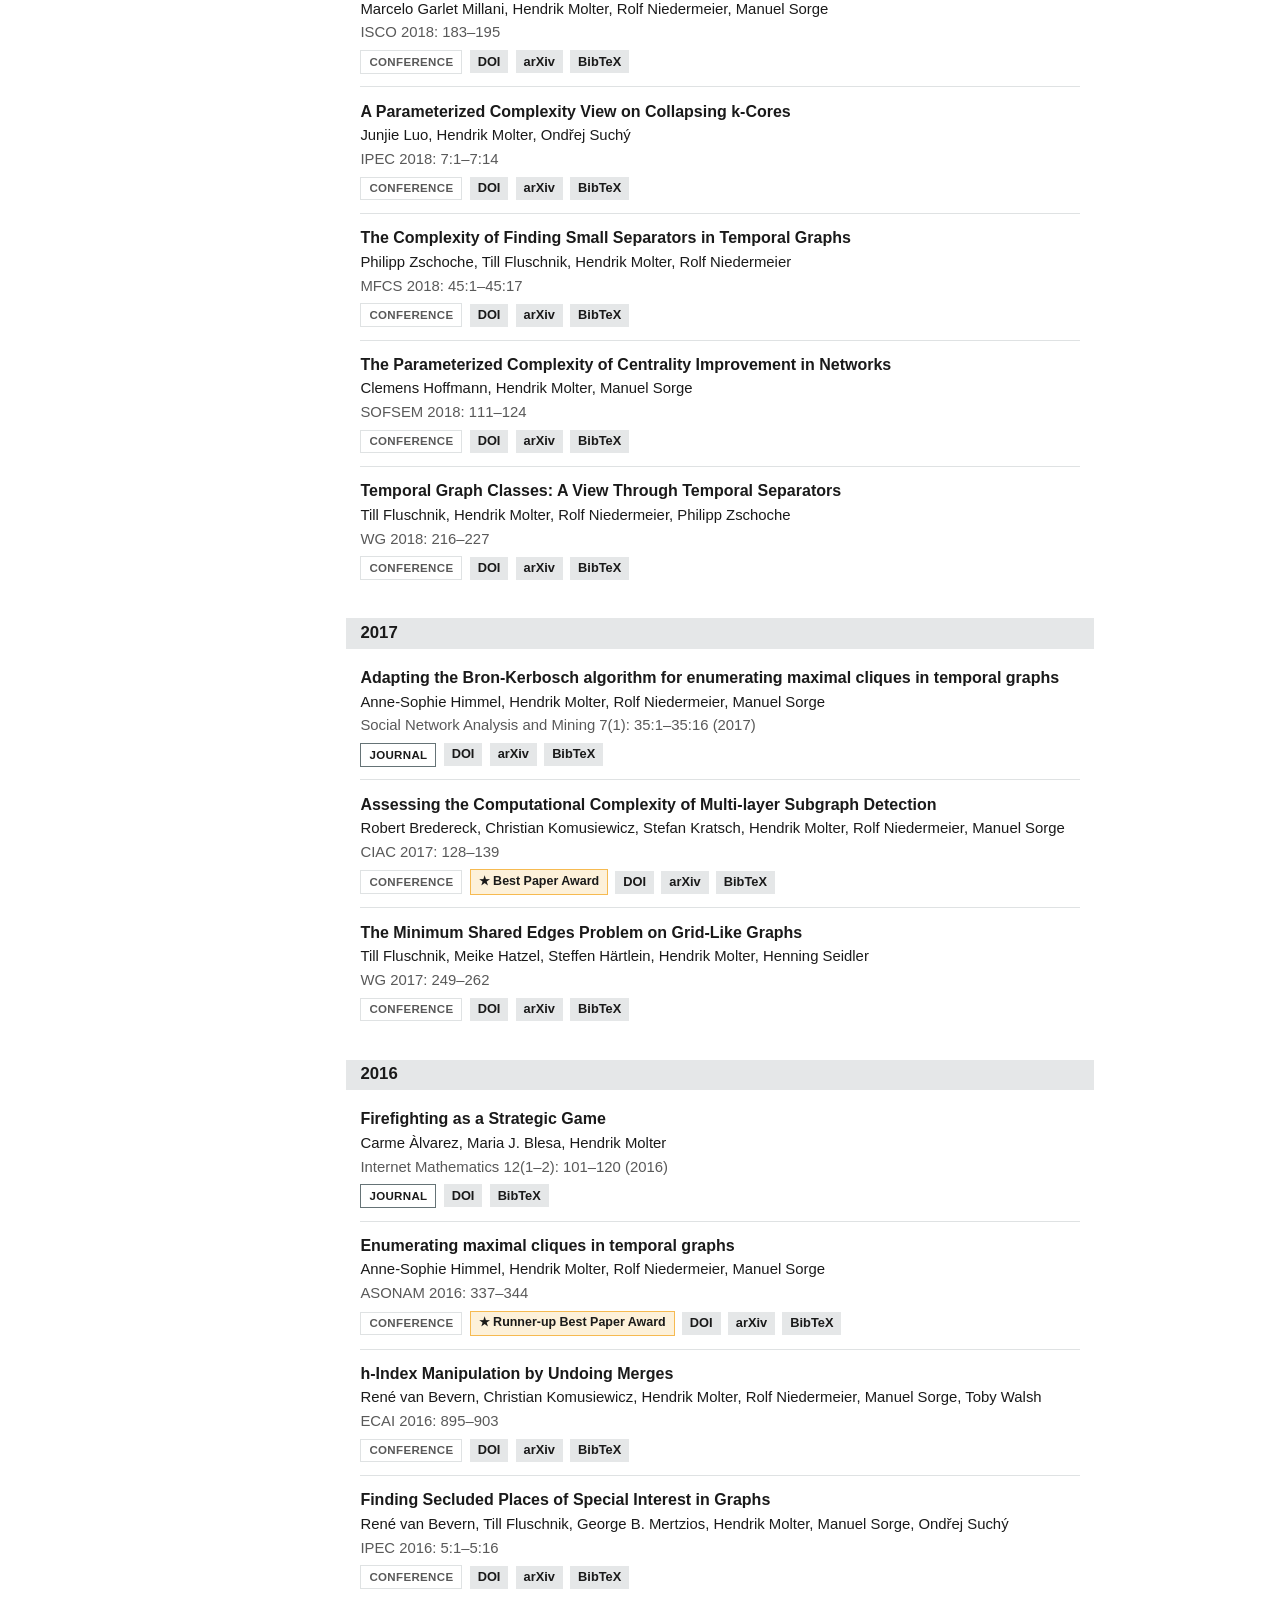
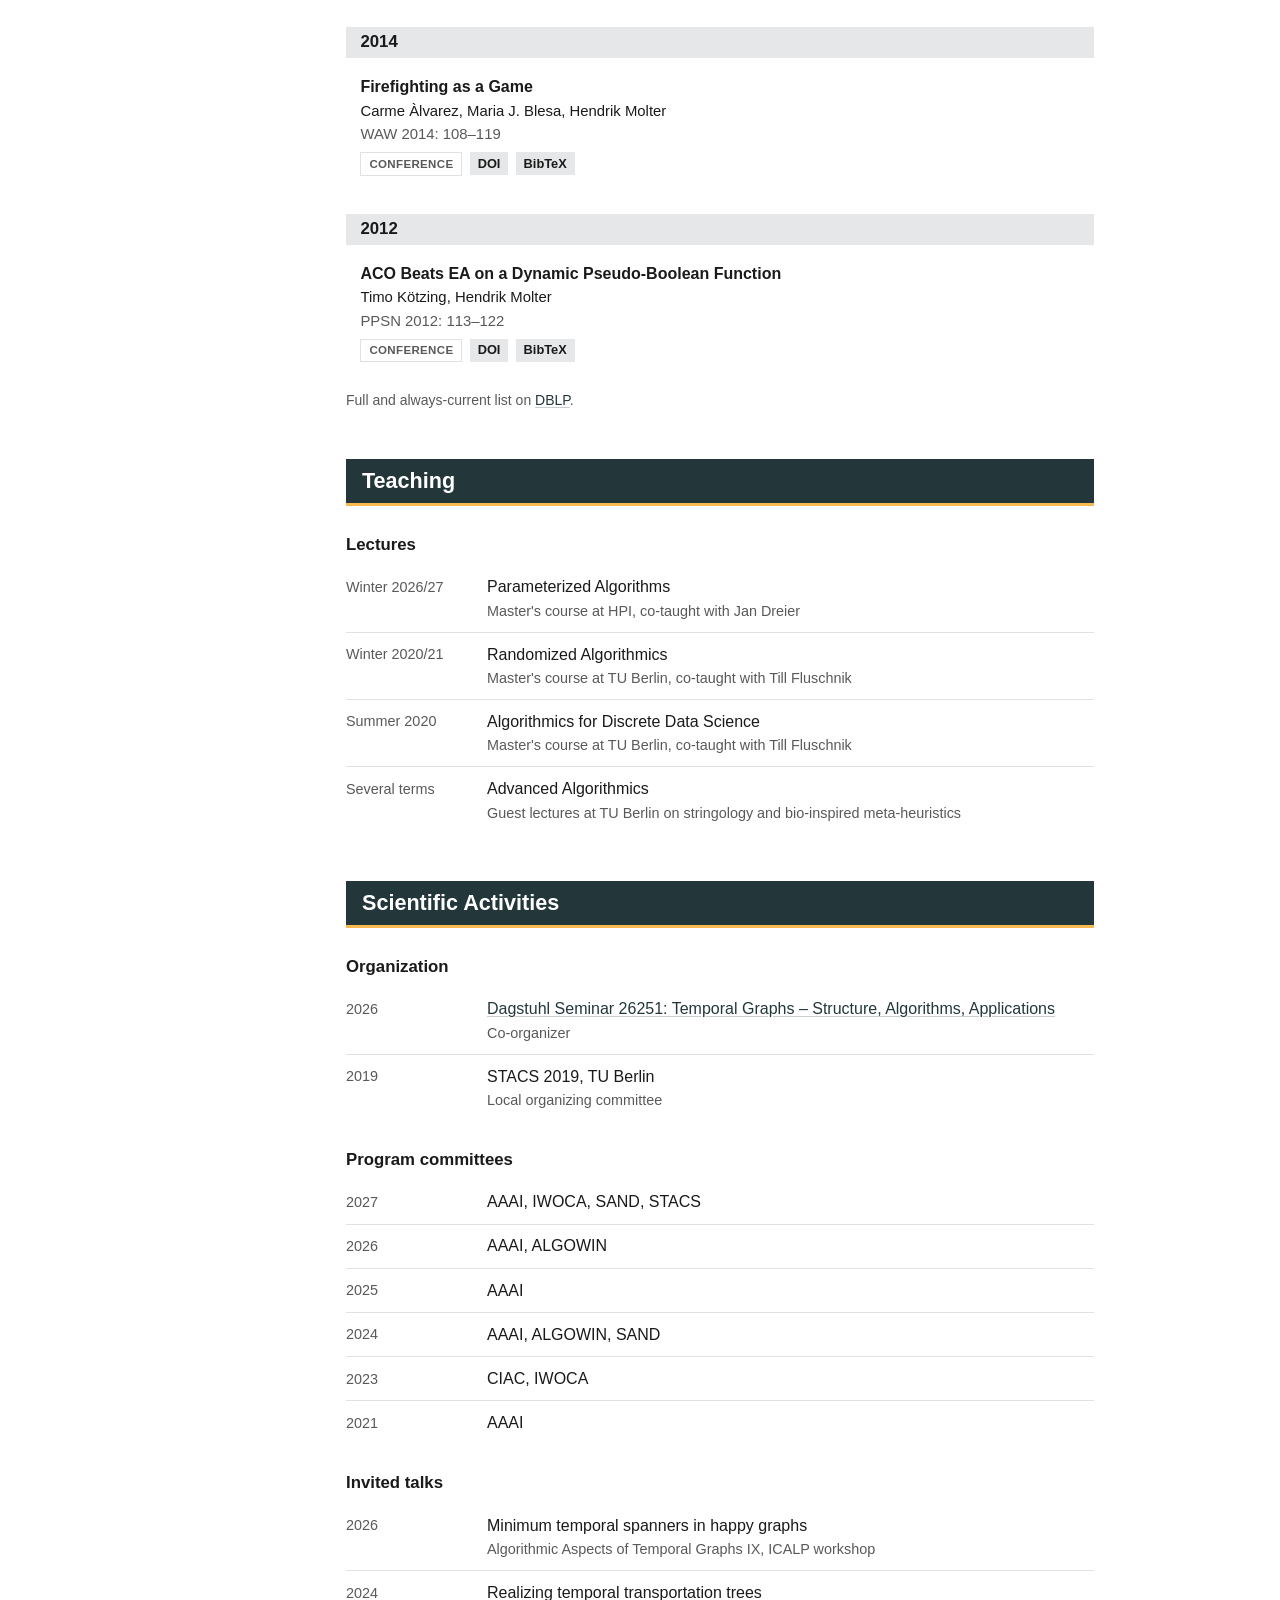
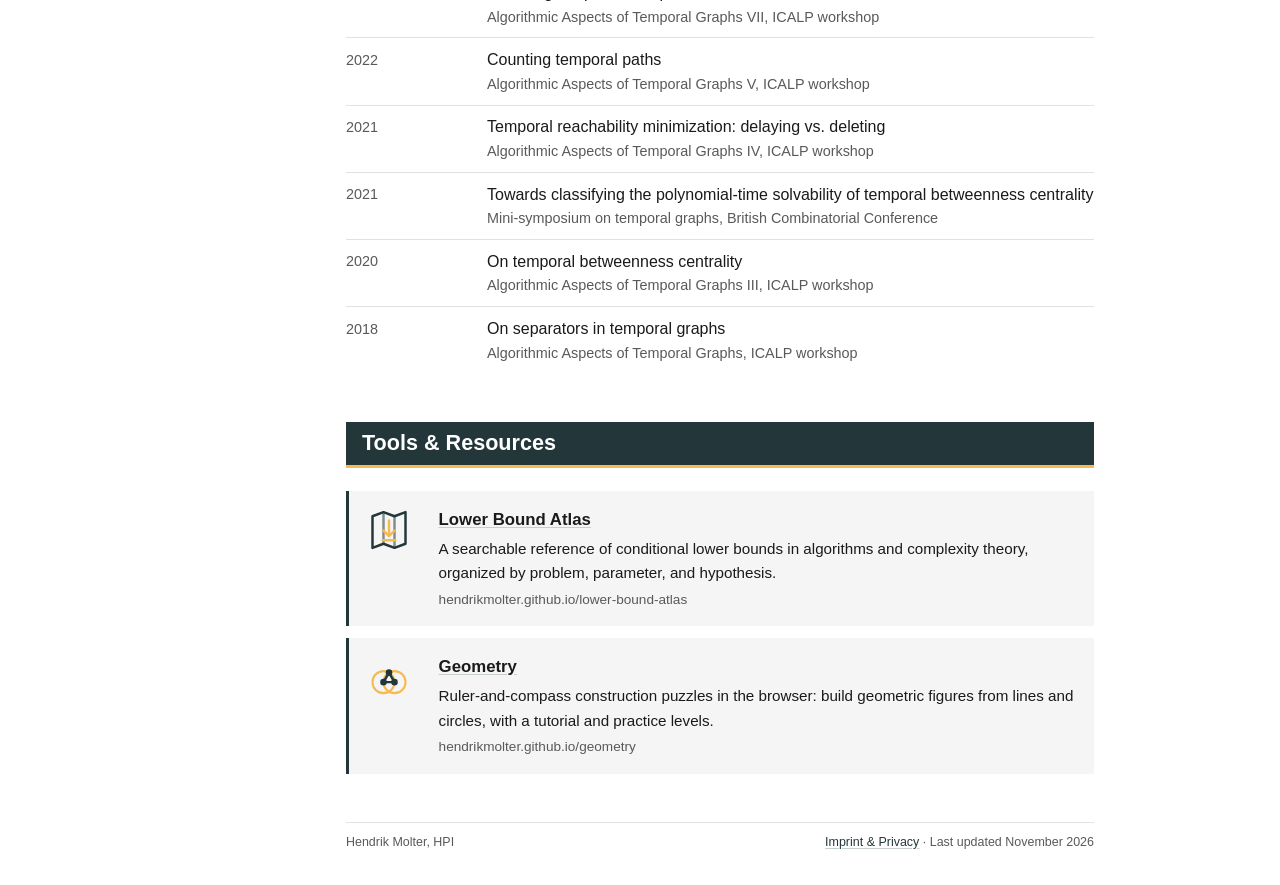
==== commit 5cca2ad9: "Update homepage (2026-11-21)" ====
--- a/index.html
+++ b/index.html
@@ -292,6 +292,23 @@
             </span>
           </a>
         </li>
+        <li>
+          <a class="project" href="https://hendrikmolter.github.io/geometry/">
+            <svg viewBox="0 0 32 32" aria-hidden="true" fill="none" stroke="currentColor" stroke-width="1.8" stroke-linecap="round" stroke-linejoin="round">
+              <circle class="acc" cx="12" cy="19" r="8" stroke-width="1.5"/>
+              <circle class="acc" cx="20" cy="19" r="8" stroke-width="1.5"/>
+              <path d="M12 19 L20 19 L16 12.07 Z"/>
+              <circle cx="12" cy="19" r="1.5" fill="currentColor"/>
+              <circle cx="20" cy="19" r="1.5" fill="currentColor"/>
+              <circle cx="16" cy="12.07" r="1.5" fill="currentColor"/>
+            </svg>
+            <span class="project-text">
+              <span class="project-name">Geometry</span>
+              <span class="project-desc">Ruler-and-compass construction puzzles in the browser: build geometric figures from lines and circles, with a tutorial and practice levels.</span>
+              <span class="project-meta">hendrikmolter.github.io/geometry</span>
+            </span>
+          </a>
+        </li>
       </ul>
     </section>
 
